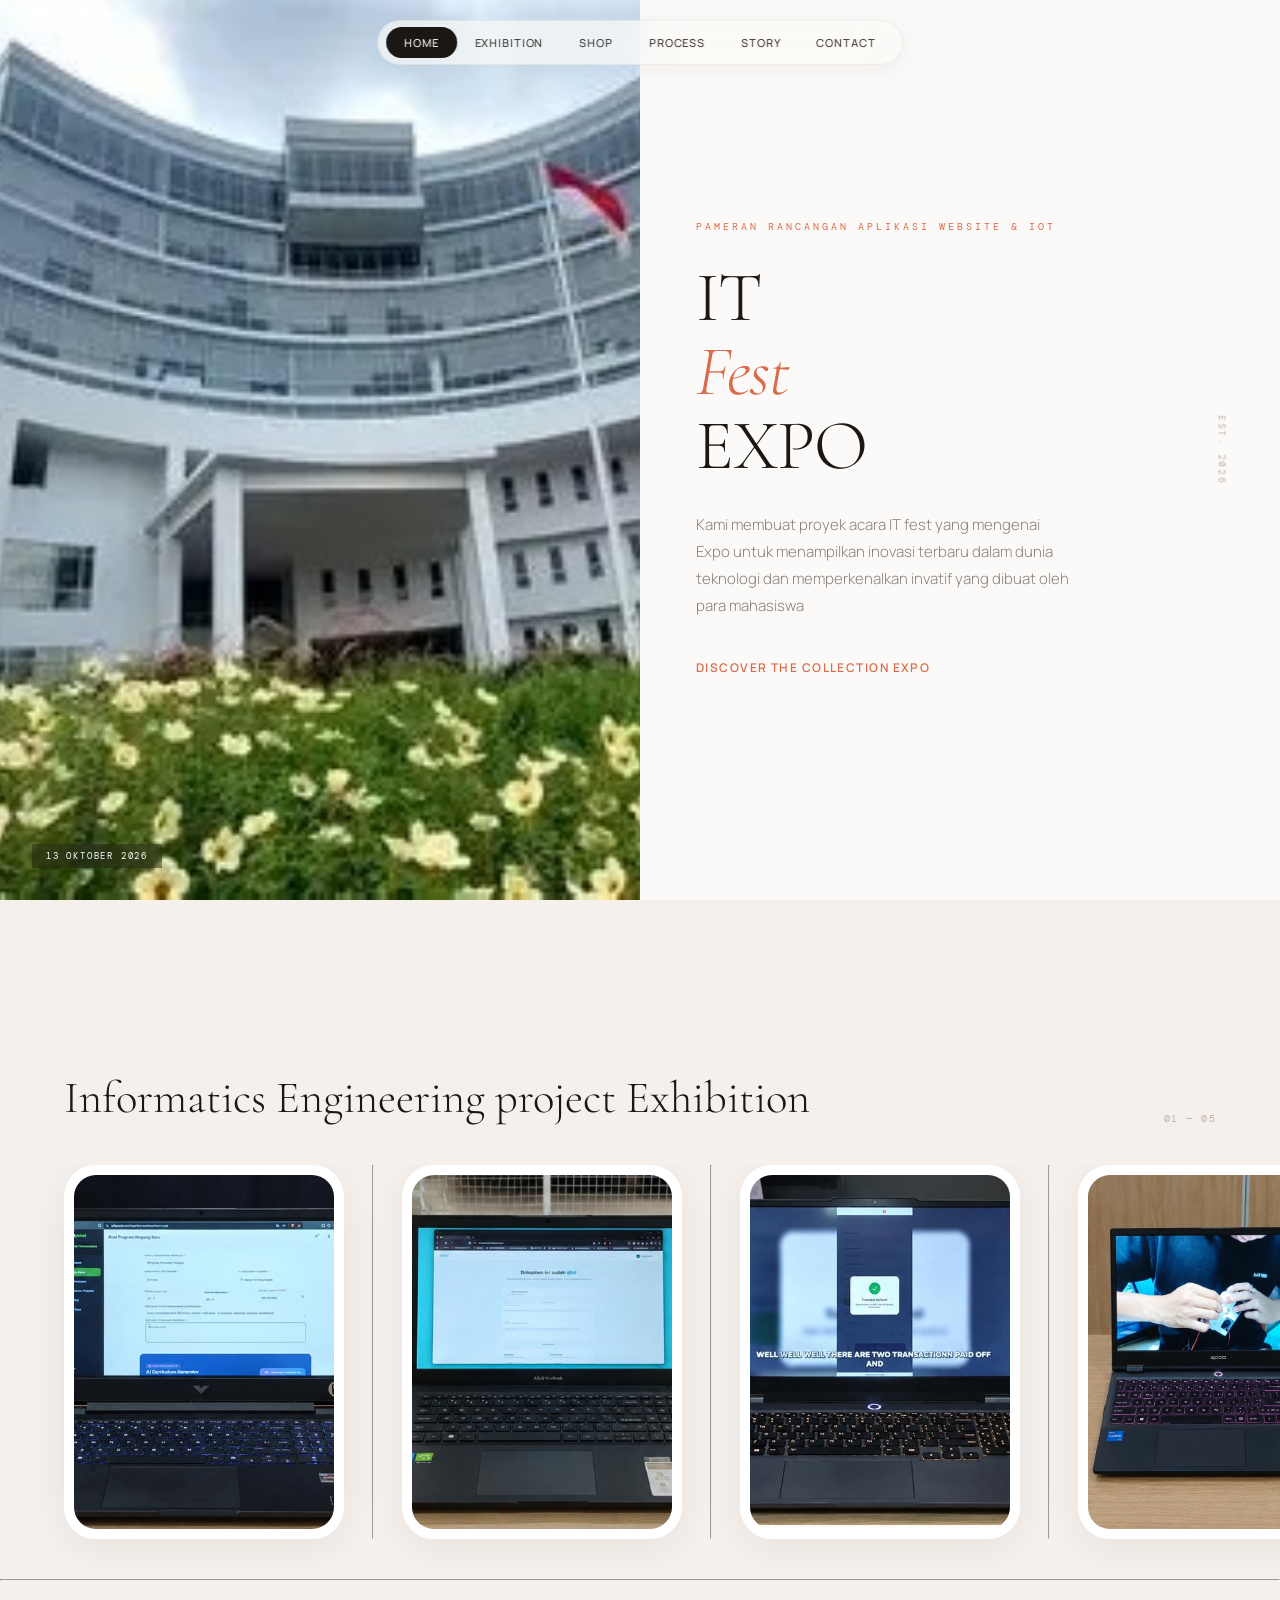
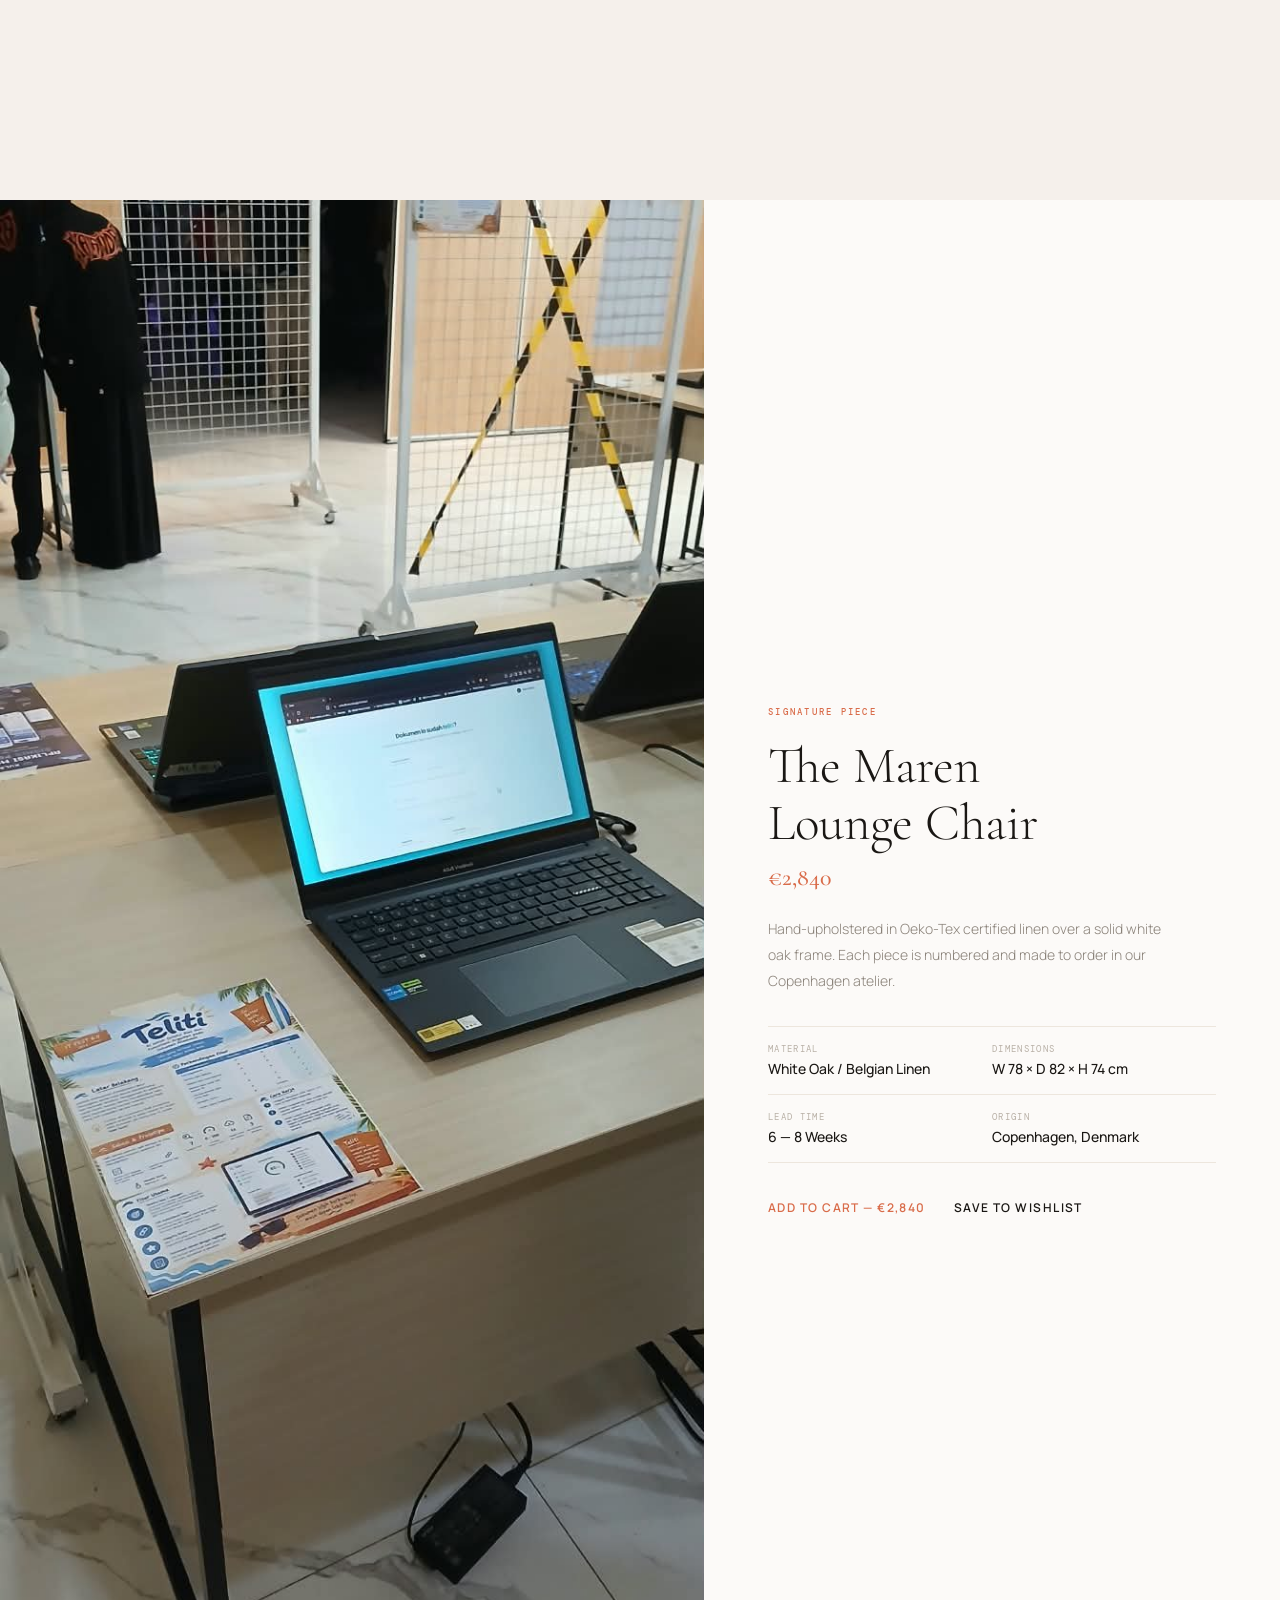
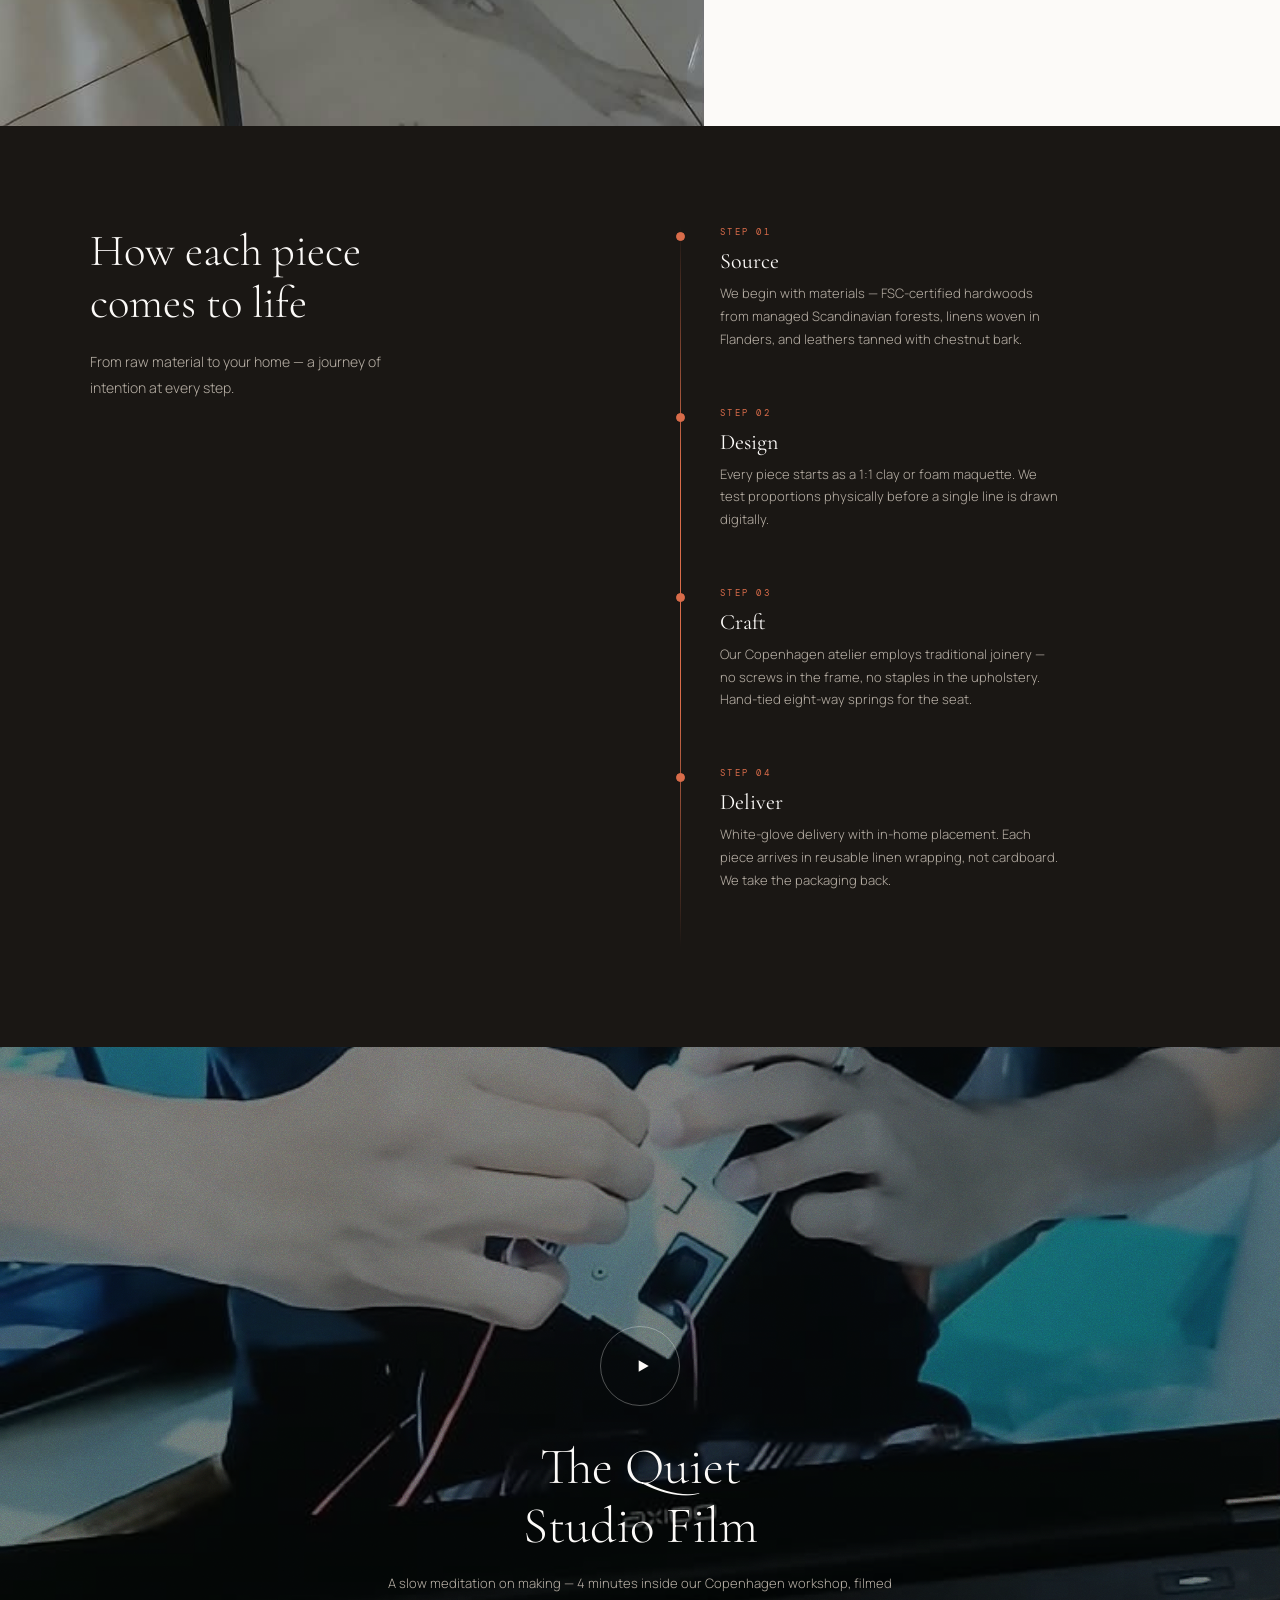
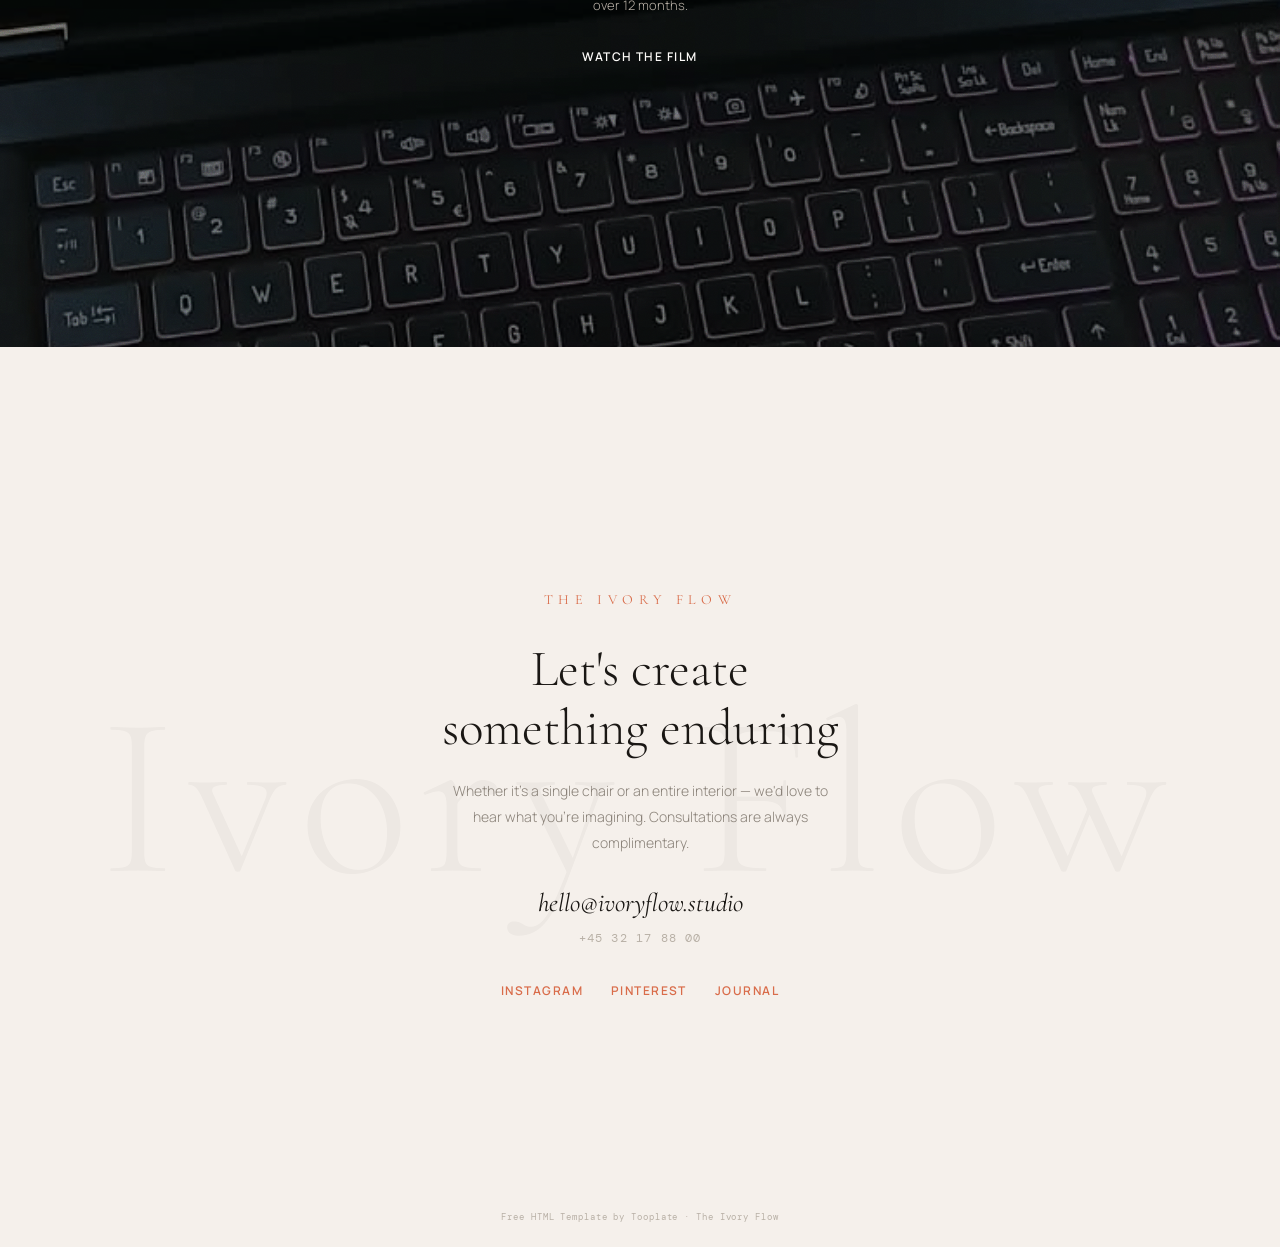
==== index.html @ 4e9c671c "Merge branch 'main' of https://github.com/arkanabdurrahman-max/tugas-web-pemograman-web" ====
<!DOCTYPE html>
<html lang="en">
<head>
<meta charset="UTF-8">
<meta name="viewport" content="width=device-width, initial-scale=1.0">
<title>Tugas Pemrograman Web</title>
<link rel="preconnect" href="https://fonts.googleapis.com">
<link href="https://fonts.googleapis.com/css2?family=Cormorant+Garamond:ital,wght@0,300;0,400;0,500;0,600;1,300;1,400;1,500&family=Manrope:wght@200;300;400;500;600&family=DM+Mono:wght@300;400;500&display=swap" rel="stylesheet">
<link rel="stylesheet" href="tooplate-ivory-style.css">

<style>
.lookbook-link { display: block; cursor: zoom-in; }

.lookbook-card { flex: 0 0 280px; width: 280px; }
.lookbook-card img { width: 100%; height: auto; min-height: 0; aspect-ratio: 3 / 4; object-fit: cover; }

.lookbook-card .deskripsi,
.lookbook-card p { display: none; }

.modal { display: none; position: fixed; inset: 0; z-index: 3000; align-items: center; justify-content: center; padding: 24px; }
.modal:target { display: flex; }
.modal-backdrop { position: absolute; inset: 0; background: rgba(26, 23, 20, 0.72); backdrop-filter: blur(6px); cursor: zoom-out; }
.modal-panel { position: relative; z-index: 1; display: grid; grid-template-columns: 0.9fr 1.1fr; width: min(980px, 100%); height: min(88vh, 720px); background: var(--oat); border-radius: 28px; overflow: hidden; box-shadow: 0 30px 80px rgba(0, 0, 0, 0.35); }
.modal-panel > img { width: 100%; height: 100%; object-fit: contain; background: var(--oat-mid); }
.modal-body { padding: 56px 44px 40px; overflow-y: auto; }
.modal-title { font-family: 'Cormorant Garamond', serif; font-size: 40px; font-weight: 300; margin-bottom: 16px; }
.modal-lead { font-size: 14px; font-weight: 300; line-height: 1.85; color: var(--ink-soft); }
.modal-close { position: absolute; top: 16px; right: 16px; z-index: 2; width: 40px; height: 40px; border-radius: 50%; background: var(--white); display: flex; align-items: center; justify-content: center; }

@media (max-width: 768px) {
  .lookbook-card { flex: 0 0 220px; width: 220px; }
  .lookbook-card img { height: auto; min-height: 0; }
  .modal-panel { grid-template-columns: 1fr; grid-template-rows: 34vh auto; height: auto; max-height: 92vh; overflow-y: auto; }
  .modal-body { padding: 28px 24px 32px; overflow: visible; }
}
</style>
</head>
<body>

<div class="est-label" aria-hidden="true">Est. 2026</div>

<nav class="pill-nav" aria-label="Main Navigation">
  <a href="#hero">Home</a>
  <a href="#lookbook">Exhibition</a>
  <a href="#product">Shop</a>
  <a href="#process">Process</a>
  <a href="#video">Story</a>
  <a href="#signature">Contact</a>
</nav>

<a href="#menu" class="hamburger" aria-label="Open Navigation"><span></span><span></span><span></span></a>
<nav class="mobile-nav" id="menu" aria-label="Mobile Navigation">
  <a href="#hero" class="hamburger open menu-close" aria-label="Close Navigation"><span></span><span></span><span></span></a>
  <a href="#hero">Home</a>
  <a href="#lookbook">Lookbook</a>
  <a href="#product">Shop</a>
  <a href="#process">Process</a>
  <a href="#video">Story</a>
  <a href="#signature">Contact</a>
</nav>

<main>

  <section class="canvas-section hero" id="hero">
    <div class="hero-image">
      <img src="paramadina.jpeg" loading="eager">
      <div class="hero-image-tag">13 Oktober 2026</div>
    </div>
    <div class="hero-content">
      <div class="hero-eyebrow">Pameran Rancangan Aplikasi Website &amp; Iot</div>
      <h1 class="hero-title">IT<br><em>Fest</em><br>EXPO</h1>
      <p class="hero-desc">Kami membuat proyek acara IT fest yang mengenai Expo untuk menampilkan inovasi terbaru dalam dunia teknologi dan memperkenalkan invatif yang dibuat oleh para mahasiswa</p>
      <div class="hero-cta">
        <a href="#lookbook" class="cta-link">Discover the Collection Expo</a>
      </div>
    </div>
  </section>

  <section class="canvas-section lookbook" id="lookbook">
    <div class="lookbook-header reveal">
      <h2 class="lookbook-title">Informatics Engineering project Exhibition</h2>
      <span class="lookbook-count">01 — 05</span>
    </div>
    <div class="lookbook-track">
      <div class="lookbook-card">
        <a href="#detail-1" class="lookbook-link"><img src="images/Jadi Petani.jpeg" loading="lazy"></a>
        <div class="deskripsi">
    <p style="font-family:Times New Roman">
      Jadipetani adalah platform digital berbasis website yang mendukung regenerasi petani Indonesia<br>
      dengan menghubungkan petani senior dan generasi muda. Fitur utamanya meliputi program magang, <br>
      job connector, kurikulum berbasis AI, dan komunitas. Model bisnisnya terdiri dari paket langganan<br>
      (50%), komisi layanan(30%), serta lisensi sekolah dan klinik (20%). Platform ini menggunakan React,<br>
      Tailwind CSS, Express.js, Prisma ORM, Postgresql, Gemini AI, dan midtrans untuk mendukung pertanian<br>
      yang lebih maju.
    </p>
  </div>
      </div>
      <hr>
      <div class="lookbook-card">
        <a href="#detail-2" class="lookbook-link"><img src="images/Teliti.jpeg" alt="Laptop menampilkan demo aplikasi JadiPetani" loading="lazy"></a>
        <div>
          <p style="font-family:Times New Roman">
            Teliti adalah platform web berbasis AI untuk deteksi bias (7 kategori) dan konsistensi argumen <br>
      dokumen akademik melalui fitur laporan lengkap, Integrity Score (0-100), dan document viewer dengan <br>
      highlight. Model bisnisnya menyediakan akses gratis penuh untuk mahasiswa guna memberikan keunggulan <br>
      kompetitif dibanding platform lain. Teknologi utamanya didukung oleh Gemini AI untuk menjalankan dua analisis<br>
      paralel secara instan dan akurat.
          </p>
        </div>
      </div>
      <hr>
      <div class="lookbook-card">
        <a href="#detail-3" class="lookbook-link"><img src="images/Aplikasi Menejemen Bisnis Perikanan.jpeg"  loading="lazy"></a>
        <p style="font-family:Times New Roman">
          Kulakan adalah aplikasi manajemen bisnis perikanan yang memudahkan pengguna mengelola transaksi,stok,<br>
          dan penjualan hasil laut dalam satu platform. Fitur utamanya meliputi dashboard interaktif, pengelolaan <br>
          stok dan inventaris, pencatatan transaksi, peta lokasi nelayan dan pasar, serta laporan dan analisis berbasis AI.<br> 
          Kulakukan membantu pelaku usaha perikanan memantau keuagan, mengelola persediaan, dan meningkatkan<br> efisiensi bisnis secara digital. <br>
        </p>
      </div>
      <hr>
      <div class="lookbook-card">
        <a href="#detail-4" class="lookbook-link"><img src="images/Titip.jpeg" alt="Poster ParamaFlood Monitor — peringatan dini banjir berbasis IoT" loading="lazy"></a>
      </div>
      <hr>
      <div class="lookbook-card">
        <a href="#detail-5" class="lookbook-link"><img src="images/ivory-flow-15.jpg" alt="Laptop memutar video demo panel surya dan baterai" loading="lazy"></a>
      </div>
      </div>
      <hr>
    <div class="lookbook-footer reveal">
    </div>
  </section>

  <!-- SECTION 3: PRODUCT DETAIL -->
  <section class="canvas-section product" id="product">
    <div class="product-image-zone">
      <img src="images/ivory-flow-51.jpg" alt="Meja pameran Teliti dengan laptop demo dan poster" loading="lazy">
      <a href="#product" class="buy-circle"><span>Add to Cart</span></a>
    </div>
    <div class="product-info">
      <div class="product-badge reveal">Signature Piece</div>
      <h2 class="product-name reveal">The Maren<br>Lounge Chair</h2>
      <div class="product-price reveal">€2,840</div>
      <p class="product-desc reveal">Hand-upholstered in Oeko-Tex certified linen over a solid white oak frame. Each piece is numbered and made to order in our Copenhagen atelier.</p>
      <dl class="product-specs reveal">
        <div class="product-spec">
          <dt>Material</dt>
          <dd>White Oak / Belgian Linen</dd>
        </div>
        <div class="product-spec">
          <dt>Dimensions</dt>
          <dd>W 78 × D 82 × H 74 cm</dd>
        </div>
        <div class="product-spec">
          <dt>Lead Time</dt>
          <dd>6 — 8 Weeks</dd>
        </div>
        <div class="product-spec">
          <dt>Origin</dt>
          <dd>Copenhagen, Denmark</dd>
        </div>
      </dl>
      <div class="product-actions reveal">
        <a href="#" class="cta-link">Add to Cart — €2,840</a>
        <a href="#" class="cta-link cta-link--dark">Save to Wishlist</a>
      </div>
    </div>
  </section>

  <section class="canvas-section process" id="process">
    <div class="process-inner">
      <div class="process-left">
        <h2 class="process-title reveal">How each piece<br>comes to life</h2>
        <p class="process-subtitle reveal">From raw material to your home — a journey of intention at every step.</p>
      </div>
      <div class="timeline">
        <div class="timeline-item">
          <div class="timeline-step">Step 01</div>
          <h3 class="timeline-heading">Source</h3>
          <p class="timeline-text">We begin with materials — FSC-certified hardwoods from managed Scandinavian forests, linens woven in Flanders, and leathers tanned with chestnut bark.</p>
        </div>
        <div class="timeline-item">
          <div class="timeline-step">Step 02</div>
          <h3 class="timeline-heading">Design</h3>
          <p class="timeline-text">Every piece starts as a 1:1 clay or foam maquette. We test proportions physically before a single line is drawn digitally.</p>
        </div>
        <div class="timeline-item">
          <div class="timeline-step">Step 03</div>
          <h3 class="timeline-heading">Craft</h3>
          <p class="timeline-text">Our Copenhagen atelier employs traditional joinery — no screws in the frame, no staples in the upholstery. Hand-tied eight-way springs for the seat.</p>
        </div>
        <div class="timeline-item">
          <div class="timeline-step">Step 04</div>
          <h3 class="timeline-heading">Deliver</h3>
          <p class="timeline-text">White-glove delivery with in-home placement. Each piece arrives in reusable linen wrapping, not cardboard. We take the packaging back.</p>
        </div>
      </div>
    </div>
  </section>

  <section class="canvas-section video-fragment" id="video">
    <div class="video-bg">
      <img src="images/ivory-flow-61.jpg" alt="Laptop memutar video perakitan perangkat elektronik" loading="lazy">
    </div>
    <div class="grain-overlay"></div>
    <div class="video-content reveal">
      <div class="video-play">
        <svg viewBox="0 0 24 24"><polygon points="8,5 20,12 8,19"/></svg>
      </div>
      <h2 class="video-title">The Quiet<br>Studio Film</h2>
      <p class="video-caption">A slow meditation on making — 4 minutes inside our Copenhagen workshop, filmed over 12 months.</p>
      <a href="#" class="cta-link cta-link--light">Watch the Film</a>
    </div>
  </section>

  <section class="canvas-section signature" id="signature">
    <div class="signature-bg-logo" aria-hidden="true">Ivory Flow</div>
    <div class="signature-content reveal">
      <div class="signature-mark">The Ivory Flow</div>
      <h2 class="signature-heading">Let's create<br>something enduring</h2>
      <p class="signature-text">Whether it's a single chair or an entire interior — we'd love to hear what you're imagining. Consultations are always complimentary.</p>
      <a href="mailto:hello@ivoryflow.studio" class="signature-email">hello@ivoryflow.studio</a>
      <div class="signature-phone">+45 32 17 88 00</div>
      <div class="signature-links">
        <a href="#" class="cta-link">Instagram</a>
        <a href="#" class="cta-link">Pinterest</a>
        <a href="#" class="cta-link">Journal</a>
      </div>
    </div>
    <div class="signature-footer">
      <a href="https://www.tooplate.com" target="_blank" rel="nofollow">Free HTML Template</a> by Tooplate &middot; The Ivory Flow
    </div>
  </section>
</main>

<div class="modal" id="detail-1">
  <a href="#lookbook" class="modal-backdrop" aria-label="Tutup"></a>
  <div class="modal-panel">
    <img src="images/Jadi Petani.jpeg" alt="JadiPetani">
    <div class="modal-body">
      <h3 class="modal-title">JadiPetani</h3>
      <p class="modal-lead">Jadipetani adalah platform digital berbasis website yang mendukung regenerasi petani Indonesia dengan menghubungkan petani senior dan generasi muda. Fitur utamanya meliputi program magang, job connector, kurikulum berbasis AI, dan komunitas. Model bisnisnya terdiri dari paket langganan (50%), komisi layanan (30%), serta lisensi sekolah dan klinik (20%). Platform ini menggunakan React, Tailwind CSS, Express.js, Prisma ORM, PostgreSQL, Gemini AI, dan Midtrans untuk mendukung pertanian yang lebih maju.</p>
    </div>
    <a href="#lookbook" class="modal-close" aria-label="Tutup">&#10005;</a>
  </div>
</div>

<div class="modal" id="detail-2">
  <a href="#lookbook" class="modal-backdrop" aria-label="Tutup"></a>
  <div class="modal-panel">
    <img src="images/Teliti.jpeg" alt="Teliti">
    <div class="modal-body">
      <h3 class="modal-title">Teliti</h3>
      <p class="modal-lead">Teliti adalah platform web berbasis AI untuk deteksi bias (7 kategori) dan konsistensi argumen dokumen akademik melalui fitur laporan lengkap, Integrity Score (0-100), dan document viewer dengan highlight. Model bisnisnya menyediakan akses gratis penuh untuk mahasiswa guna memberikan keunggulan kompetitif dibanding platform lain. Teknologi utamanya didukung oleh Gemini AI untuk menjalankan dua analisis paralel secara instan dan akurat.</p>
    </div>
    <a href="#lookbook" class="modal-close" aria-label="Tutup">&#10005;</a>
  </div>
</div>

<div class="modal" id="detail-3">
  <a href="#lookbook" class="modal-backdrop" aria-label="Tutup"></a>
  <div class="modal-panel">
    <img src="images/Aplikasi Menejemen Bisnis Perikanan.jpeg" alt="Kulakan">
    <div class="modal-body">
      <h3 class="modal-title">Aplikasi Menejemen Bisnis Perikanan</h3>
      <p class="modal-lead">Kulakan adalah aplikasi manajemen bisnis perikanan yang memudahkan pengguna mengelola transaksi, stok, dan penjualan hasil laut dalam satu platform. Fitur utamanya meliputi dashboard interaktif, pengelolaan stok dan inventaris, pencatatan transaksi, peta lokasi nelayan dan pasar, serta laporan dan analisis berbasis AI. Kulakan membantu pelaku usaha perikanan memantau keuangan, mengelola persediaan, dan meningkatkan efisiensi bisnis secara digital.</p>
    </div>
    <a href="#lookbook" class="modal-close" aria-label="Tutup">&#10005;</a>
  </div>
</div>

<div class="modal" id="detail-4">
  <a href="#lookbook" class="modal-backdrop" aria-label="Tutup"></a>
  <div class="modal-panel">
    <img src="images/Titip.jpeg" alt="Titip">
    <div class="modal-body">
      <h3 class="modal-title">Titip</h3>
      <p class="modal-lead">Titip adalah sistem cold staroge pintar berbasis AI dan IOT yang membantu menjaga kesegaran produk<br>
          pangan di pasar tradisional. Sistem ini dilengkapi sensor suhu kelembapan, dan gas untuk memantau<br>
          kondisi penyimpanan secara real-time, serta AI untuk memprediksi masa layak jual produk. Fitur utamanya <br>
          meliputi pemantauan melalui dashbord PWA, penyewaan loker pendingin, akses otomatis menggukana QR code,<br>
          dan pembayaran digital terintegrasi QRIS.</p>
    </div>
    <a href="#lookbook" class="modal-close" aria-label="Tutup">&#10005;</a>
  </div>
</div>

<div class="modal" id="detail-5">
  <a href="#lookbook" class="modal-backdrop" aria-label="Tutup"></a>
  <div class="modal-panel">
    <img src="images/ivory-flow-15.jpg" alt="Demo Video">
    <div class="modal-body">
      <h3 class="modal-title">Demo Video</h3>
      <p class="modal-lead">[Isi penjelasan di sini]</p>
    </div>
    <a href="#lookbook" class="modal-close" aria-label="Tutup">&#10005;</a>
  </div>
</div>

</body>
</html>
---- tooplate-ivory-style.css ----
@charset "utf-8";
/* Tooplate 2166 Ivory Flow — https://www.tooplate.com/view/2166-ivory-flow
   Versi CSS-only (tanpa JavaScript) */

/* ═══ RESET & VARIABLES ═══ */
*, *::before, *::after { margin: 0; padding: 0; box-sizing: border-box; }

:root {
  --oat: #FCFAF8;
  --oat-mid: #F5F0EB;
  --oat-deep: #EDE6DD;
  --terra: #D96C4A;
  --ink: #1A1714;
  --ink-soft: #3D3832;
  --ink-muted: #8A8279;
  --ink-faint: #B8B0A6;
  --white: #FFFFFF;
  --ease-soft: cubic-bezier(0.23, 1, 0.32, 1);
}

html { scroll-behavior: smooth; overflow-x: hidden; }

body {
  font-family: 'Manrope', sans-serif;
  background: var(--oat);
  color: var(--ink);
  -webkit-font-smoothing: antialiased;
  overflow-x: hidden;
}

a { color: inherit; text-decoration: none; }
img { display: block; max-width: 100%; height: auto; }

/* ═══ FLOATING PILL NAV ═══ */
.pill-nav {
  position: fixed;
  top: 20px;
  left: 50%;
  transform: translateX(-50%);
  z-index: 1000;
  display: flex;
  align-items: center;
  background: rgba(252, 250, 248, 0.65);
  backdrop-filter: blur(20px);
  -webkit-backdrop-filter: blur(20px);
  border: 1px solid rgba(26, 23, 20, 0.06);
  border-radius: 999px;
  padding: 6px 8px;
  box-shadow: 0 4px 24px rgba(26, 23, 20, 0.06);
}

.pill-nav a {
  font-size: 11px;
  font-weight: 500;
  letter-spacing: 0.08em;
  text-transform: uppercase;
  color: var(--ink-soft);
  padding: 8px 18px;
  border-radius: 999px;
  transition: color 0.5s var(--ease-soft), background 0.5s var(--ease-soft);
  white-space: nowrap;
}

.pill-nav a:hover { color: var(--ink); }

/* Menu aktif (CSS-only): Home aktif secara default,
   lalu berpindah mengikuti link yang diklik (:target) */
.pill-nav a[href="#hero"] { background: var(--ink); color: var(--oat); }
body:has(main :target) .pill-nav a[href="#hero"] { background: transparent; color: var(--ink-soft); }
body:has(#hero:target) .pill-nav a[href="#hero"],
body:has(#lookbook:target) .pill-nav a[href="#lookbook"],
body:has(#product:target) .pill-nav a[href="#product"],
body:has(#process:target) .pill-nav a[href="#process"],
body:has(#video:target) .pill-nav a[href="#video"],
body:has(#signature:target) .pill-nav a[href="#signature"] {
  background: var(--ink);
  color: var(--oat);
}

/* ═══ EST. 2026 DECORATOR ═══ */
.est-label {
  position: fixed;
  right: 24px;
  top: 50%;
  transform: translateY(-50%) rotate(90deg);
  font-family: 'DM Mono', monospace;
  font-size: 9px;
  letter-spacing: 0.3em;
  text-transform: uppercase;
  color: var(--ink-faint);
  z-index: 900;
  pointer-events: none;
  white-space: nowrap;
}

/* ═══ EXPANDING UNDERLINE CTA ═══ */
.cta-link {
  display: inline-block;
  font-size: 12px;
  font-weight: 600;
  letter-spacing: 0.12em;
  text-transform: uppercase;
  color: var(--terra);
  position: relative;
  padding-bottom: 4px;
  cursor: pointer;
}

.cta-link::after {
  content: '';
  position: absolute;
  bottom: 0;
  left: 50%;
  width: 0;
  height: 1.5px;
  background: var(--terra);
  transition: width 0.7s var(--ease-soft), left 0.7s var(--ease-soft);
}

.cta-link:hover::after { width: 100%; left: 0; }

.cta-link--dark { color: var(--ink); }
.cta-link--dark::after { background: var(--ink); }
.cta-link--light { color: var(--oat); }
.cta-link--light::after { background: var(--oat); }

/* ═══ STICKY SECTION ARCHITECTURE ═══ */
.canvas-section {
  position: sticky;
  top: 0;
  min-height: 100vh;
  overflow: hidden;
}

.canvas-section:nth-child(1) { z-index: 1; }
.canvas-section:nth-child(2) { z-index: 2; }
.canvas-section:nth-child(3) { z-index: 3; }
.canvas-section:nth-child(4) { z-index: 4; }
.canvas-section:nth-child(5) { z-index: 5; }
.canvas-section:nth-child(6) { z-index: 6; }

/* ═══ SECTION 1: HERO ═══ */
.hero {
  background: var(--oat);
  display: grid;
  grid-template-columns: 1fr 1fr;
}

.hero-image { position: relative; overflow: hidden; }
.hero-image img { width: 100%; height: 100%; object-fit: cover; }

.hero-image-tag {
  position: absolute;
  bottom: 32px;
  left: 32px;
  font-family: 'DM Mono', monospace;
  font-size: 9px;
  letter-spacing: 0.2em;
  text-transform: uppercase;
  color: var(--white);
  background: rgba(26, 23, 20, 0.35);
  backdrop-filter: blur(8px);
  padding: 6px 14px;
}

.hero-content {
  display: flex;
  flex-direction: column;
  justify-content: center;
  padding: 80px 64px 80px 56px;
}

.hero-eyebrow {
  font-family: 'DM Mono', monospace;
  font-size: 10px;
  letter-spacing: 0.3em;
  text-transform: uppercase;
  color: var(--terra);
  margin-bottom: 28px;
  opacity: 0;
  animation: fadeUp 0.9s var(--ease-soft) 0.3s forwards;
}

.hero-title {
  font-family: 'Cormorant Garamond', serif;
  font-size: clamp(42px, 5.5vw, 88px);
  font-weight: 300;
  line-height: 1.05;
  letter-spacing: -0.02em;
  margin-bottom: 28px;
  opacity: 0;
  animation: fadeUp 1s var(--ease-soft) 0.5s forwards;
}

.hero-title em { font-style: italic; color: var(--terra); }

.hero-desc {
  font-size: 15px;
  font-weight: 300;
  line-height: 1.8;
  color: var(--ink-muted);
  max-width: 380px;
  margin-bottom: 36px;
  opacity: 0;
  animation: fadeUp 0.9s var(--ease-soft) 0.7s forwards;
}

.hero-cta { opacity: 0; animation: fadeUp 0.9s var(--ease-soft) 0.9s forwards; }

@keyframes fadeUp {
  from { opacity: 0; transform: translateY(20px); }
  to { opacity: 1; transform: translateY(0); }
}

/* ═══ SECTION 2: LOOKBOOK (scroll-snap horizontal, tanpa JS) ═══ */
.lookbook {
  background: var(--oat-mid);
  display: flex;
  flex-direction: column;
  justify-content: center;
  padding: 60px 0;
}

.lookbook-header {
  display: flex;
  justify-content: space-between;
  align-items: flex-end;
  padding: 0 64px;
  margin-bottom: 40px;
}

.lookbook-title {
  font-family: 'Cormorant Garamond', serif;
  font-size: clamp(28px, 3.5vw, 48px);
  font-weight: 300;
}

.lookbook-count {
  font-family: 'DM Mono', monospace;
  font-size: 10px;
  color: var(--ink-faint);
  letter-spacing: 0.15em;
}

.lookbook-track {
  display: flex;
  gap: 28px;
  padding: 0 64px 40px;
  overflow-x: auto;
  scroll-snap-type: x proximity;
  scroll-padding: 0 64px;
  -webkit-overflow-scrolling: touch;
  scrollbar-width: thin;
  scrollbar-color: var(--ink-faint) transparent;
}

.lookbook-card { flex: 0 0 auto; position: relative; scroll-snap-align: start; }

.lookbook-card img {
  border-radius: 32px;
  border: 10px solid var(--white);
  box-shadow: 0 8px 40px rgba(26, 23, 20, 0.06);
  width: 280px;
  height: 55vh;
  min-height: 350px;
  width: auto;
  object-fit: cover;
  transition: transform 1s var(--ease-soft), box-shadow 0.8s var(--ease-soft);
}

.lookbook-card:hover img {
  transform: translateY(-4px);
  box-shadow: 0 16px 56px rgba(26, 23, 20, 0.1);
}

.lookbook-card-label {
  position: absolute;
  bottom: -28px;
  left: 10px;
  font-family: 'DM Mono', monospace;
  font-size: 9px;
  letter-spacing: 0.15em;
  text-transform: uppercase;
  color: var(--ink-faint);
}

.lookbook-footer {
  display: flex;
  justify-content: space-between;
  align-items: center;
  margin-top: 48px;
  padding: 0 64px;
}

.lookbook-hint {
  font-family: 'DM Mono', monospace;
  font-size: 10px;
  letter-spacing: 0.15em;
  text-transform: uppercase;
  color: var(--ink-faint);
}

/* ═══ SECTION 3: PRODUCT ═══ */
.product {
  background: var(--oat);
  display: grid;
  grid-template-columns: 1.1fr 0.9fr;
  align-items: center;
}

.product-image-zone { position: relative; height: 100%; overflow: hidden; }
.product-image-zone img { width: 100%; height: 100%; object-fit: cover; }

/* Lingkaran "Add to Cart" muncul saat hover (CSS-only, posisi tetap di tengah) */
.buy-circle {
  position: absolute;
  top: 50%;
  left: 50%;
  width: 120px;
  height: 120px;
  border-radius: 50%;
  background: var(--terra);
  display: flex;
  align-items: center;
  justify-content: center;
  opacity: 0;
  transform: translate(-50%, -50%) scale(0.4);
  pointer-events: none;
  transition: opacity 0.5s var(--ease-soft), transform 0.5s var(--ease-soft);
}

.product-image-zone:hover .buy-circle {
  opacity: 1;
  transform: translate(-50%, -50%) scale(1);
  pointer-events: auto;
}

.buy-circle span {
  font-size: 10px;
  font-weight: 600;
  letter-spacing: 0.15em;
  text-transform: uppercase;
  color: var(--white);
}

.product-info { padding: 80px 64px; display: flex; flex-direction: column; justify-content: center; }

.product-badge {
  font-family: 'DM Mono', monospace;
  font-size: 9px;
  font-weight: 500;
  letter-spacing: 0.25em;
  text-transform: uppercase;
  color: var(--terra);
  margin-bottom: 20px;
}

.product-name {
  font-family: 'Cormorant Garamond', serif;
  font-size: clamp(32px, 4vw, 56px);
  font-weight: 300;
  line-height: 1.1;
  margin-bottom: 12px;
}

.product-price {
  font-family: 'Cormorant Garamond', serif;
  font-size: 24px;
  font-weight: 500;
  color: var(--terra);
  margin-bottom: 24px;
}

.product-desc {
  font-size: 14px;
  font-weight: 300;
  line-height: 1.85;
  color: var(--ink-muted);
  max-width: 400px;
  margin-bottom: 32px;
}

.product-specs { display: flex; flex-wrap: wrap; margin-bottom: 36px; border-top: 1px solid var(--oat-deep); }
.product-spec { flex: 1 1 50%; padding: 16px 0; border-bottom: 1px solid var(--oat-deep); }

.product-spec dt {
  font-family: 'DM Mono', monospace;
  font-size: 9px;
  letter-spacing: 0.15em;
  text-transform: uppercase;
  color: var(--ink-faint);
  margin-bottom: 4px;
}

.product-spec dd { font-size: 14px; font-weight: 500; }
.product-actions { display: flex; gap: 28px; align-items: center; }

/* ═══ SECTION 4: PROCESS ═══ */
.process {
  background: var(--ink);
  color: var(--oat);
  display: flex;
  align-items: center;
  padding: 100px 64px;
}

.process-inner {
  display: grid;
  grid-template-columns: 1fr 1fr;
  gap: 80px;
  width: 100%;
  max-width: 1100px;
  margin: 0 auto;
}

.process-title {
  font-family: 'Cormorant Garamond', serif;
  font-size: clamp(28px, 3.5vw, 48px);
  font-weight: 300;
  line-height: 1.15;
  margin-bottom: 20px;
}

.process-subtitle { font-size: 14px; font-weight: 300; color: var(--ink-faint); line-height: 1.8; max-width: 340px; }

.timeline { position: relative; padding-left: 40px; }

.timeline::before {
  content: '';
  position: absolute;
  top: 0;
  left: 0;
  width: 1px;
  height: 100%;
  background: linear-gradient(180deg, transparent, var(--terra), var(--terra), transparent);
}

.timeline-item { position: relative; padding: 0 0 56px 0; }

.timeline-item::before {
  content: '';
  position: absolute;
  left: -44px;
  top: 6px;
  width: 9px;
  height: 9px;
  border-radius: 50%;
  border: 1.5px solid var(--terra);
  background: var(--terra);
}

.timeline-step {
  font-family: 'DM Mono', monospace;
  font-size: 9px;
  letter-spacing: 0.25em;
  text-transform: uppercase;
  color: var(--terra);
  margin-bottom: 10px;
}

.timeline-heading { font-family: 'Cormorant Garamond', serif; font-size: 22px; font-weight: 400; margin-bottom: 8px; color: var(--oat); }
.timeline-text { font-size: 13px; font-weight: 300; line-height: 1.75; color: var(--ink-faint); max-width: 340px; }

/* ═══ SECTION 5: VIDEO FRAGMENT ═══ */
.video-fragment {
  background: var(--ink);
  position: relative;
  display: flex;
  align-items: center;
  justify-content: center;
}

.video-bg { position: absolute; inset: 0; }
.video-bg img { width: 100%; height: 100%; object-fit: cover; filter: brightness(0.45) saturate(0.8); }

.grain-overlay {
  position: absolute;
  inset: 0;
  z-index: 2;
  pointer-events: none;
  opacity: 0.4;
  background-image: url("data:image/svg+xml,%3Csvg viewBox='0 0 256 256' xmlns='http://www.w3.org/2000/svg'%3E%3Cfilter id='noise'%3E%3CfeTurbulence type='fractalNoise' baseFrequency='0.9' numOctaves='4' stitchTiles='stitch'/%3E%3C/filter%3E%3Crect width='100%25' height='100%25' filter='url(%23noise)' opacity='1'/%3E%3C/svg%3E");
  background-repeat: repeat;
  background-size: 180px;
  mix-blend-mode: overlay;
}

.video-content { position: relative; z-index: 3; text-align: center; max-width: 600px; padding: 40px; }

.video-play {
  width: 80px;
  height: 80px;
  border: 1px solid rgba(252, 250, 248, 0.3);
  border-radius: 50%;
  display: flex;
  align-items: center;
  justify-content: center;
  margin: 0 auto 32px;
  cursor: pointer;
  transition: border-color 0.6s var(--ease-soft), transform 0.6s var(--ease-soft);
}

.video-play:hover { border-color: var(--oat); transform: scale(1.1); }
.video-play svg { width: 20px; height: 20px; fill: var(--oat); margin-left: 3px; }

.video-title {
  font-family: 'Cormorant Garamond', serif;
  font-size: clamp(28px, 4vw, 52px);
  font-weight: 300;
  color: var(--oat);
  line-height: 1.15;
  margin-bottom: 16px;
}

.video-caption { font-size: 13px; font-weight: 300; color: var(--ink-faint); line-height: 1.7; margin-bottom: 28px; }

/* ═══ SECTION 6: SIGNATURE ═══ */
.signature {
  background: var(--oat-mid);
  display: flex;
  align-items: center;
  justify-content: center;
  position: relative;
}

.signature-bg-logo {
  position: absolute;
  top: 50%;
  left: 50%;
  transform: translate(-50%, -50%);
  font-family: 'Cormorant Garamond', serif;
  font-size: clamp(120px, 18vw, 280px);
  font-weight: 300;
  color: rgba(26, 23, 20, 0.035);
  white-space: nowrap;
  pointer-events: none;
  user-select: none;
  letter-spacing: 0.05em;
}

.signature-content { position: relative; z-index: 2; text-align: center; max-width: 480px; padding: 40px; }

.signature-mark {
  font-family: 'Cormorant Garamond', serif;
  font-size: 14px;
  letter-spacing: 0.4em;
  text-transform: uppercase;
  color: var(--terra);
  margin-bottom: 32px;
}

.signature-heading {
  font-family: 'Cormorant Garamond', serif;
  font-size: clamp(32px, 4vw, 56px);
  font-weight: 300;
  line-height: 1.15;
  margin-bottom: 20px;
}

.signature-text { font-size: 14px; font-weight: 300; line-height: 1.85; color: var(--ink-muted); margin-bottom: 32px; }

.signature-email {
  display: inline-block;
  font-family: 'Cormorant Garamond', serif;
  font-size: clamp(18px, 2vw, 26px);
  font-style: italic;
  margin-bottom: 12px;
  transition: color 0.5s var(--ease-soft);
}

.signature-email:hover { color: var(--terra); }

.signature-phone { font-family: 'DM Mono', monospace; font-size: 12px; letter-spacing: 0.1em; color: var(--ink-faint); margin-bottom: 36px; }
.signature-links { display: flex; gap: 28px; justify-content: center; }

.signature-footer {
  position: absolute;
  bottom: 24px;
  left: 0;
  right: 0;
  text-align: center;
  font-family: 'DM Mono', monospace;
  font-size: 9px;
  color: var(--ink-faint);
  letter-spacing: 0.1em;
}

.signature-footer a { transition: color 0.4s; }
.signature-footer a:hover { color: var(--terra); }

/* ═══ SCROLL REVEAL (CSS scroll-driven animation) ═══
   Default: konten langsung terlihat. Browser modern (Chrome/Edge/Safari 26+)
   akan memberi efek fade-in saat di-scroll. */
@keyframes revealIn {
  from { opacity: 0; transform: translateY(24px); }
  to { opacity: 1; transform: translateY(0); }
}

@keyframes timelineIn {
  from { opacity: 0.2; transform: translateY(12px); }
  to { opacity: 1; transform: translateY(0); }
}

@supports (animation-timeline: view()) {
  .reveal {
    animation: revealIn linear both;
    animation-timeline: view();
    animation-range: entry 0% entry 60%;
  }
  .timeline-item {
    animation: timelineIn linear both;
    animation-timeline: view();
    animation-range: entry 10% entry 70%;
  }
}

/* ═══ HAMBURGER & MOBILE NAV (CSS-only via :target) ═══ */
.hamburger {
  display: none;
  position: fixed;
  top: 20px;
  right: 20px;
  z-index: 2000;
  width: 44px;
  height: 44px;
  background: rgba(252, 250, 248, 0.7);
  backdrop-filter: blur(12px);
  border: 1px solid rgba(26, 23, 20, 0.06);
  border-radius: 50%;
  flex-direction: column;
  align-items: center;
  justify-content: center;
  gap: 5px;
}

.hamburger span { display: block; width: 16px; height: 1.5px; background: var(--ink); }
.hamburger.open span:nth-child(1) { transform: rotate(45deg) translate(3px, 4px); }
.hamburger.open span:nth-child(2) { opacity: 0; }
.hamburger.open span:nth-child(3) { transform: rotate(-45deg) translate(3px, -4px); }

.mobile-nav {
  display: none;
  position: fixed;
  inset: 0;
  background: rgba(252, 250, 248, 0.97);
  backdrop-filter: blur(20px);
  z-index: 1500;
  flex-direction: column;
  align-items: center;
  justify-content: center;
  gap: 28px;
  padding: 80px 40px;
  overflow-y: auto;
}

.mobile-nav:target { display: flex; }

.mobile-nav a:not(.hamburger) {
  font-family: 'Cormorant Garamond', serif;
  font-size: 28px;
  font-weight: 300;
  transition: color 0.4s;
}

.mobile-nav a:not(.hamburger):hover { color: var(--terra); }

/* ═══ REDUCED MOTION ═══ */
@media (prefers-reduced-motion: reduce) {
  *, *::before, *::after { animation-duration: 0.01ms !important; transition-duration: 0.01ms !important; }
  .reveal, .timeline-item { animation: none !important; opacity: 1; transform: none; }
}

/* ═══ RESPONSIVE ═══ */
@media (max-width: 1024px) {
  .hero { grid-template-columns: 1fr; }
  .hero-image { height: 50vh; }
  .hero-content { padding: 48px 40px; }

  .product { grid-template-columns: 1fr; }
  .product-image-zone { height: 50vh; }
  .product-info { padding: 48px 40px; }

  .process { padding: 80px 40px; }
  .process-inner { grid-template-columns: 1fr; gap: 48px; }

  .lookbook-header { padding: 0 40px; }
  .lookbook-track { padding: 0 40px 40px; scroll-padding: 0 40px; }
  .lookbook-footer { padding: 0 40px; }
}

@media (max-width: 768px) {
  .pill-nav { display: none; }
  .hamburger { display: flex; }
  .est-label { display: none; }
  body:has(#menu:target) > .hamburger:not(.menu-close) { display: none; }
  body:has(#menu:target) { overflow: hidden; }

  .canvas-section { position: relative; top: auto; }

  .hero-image { height: 45vh; min-height: 280px; }
  .hero-content { padding: 36px 24px 48px; }

  .lookbook { padding: 48px 0; }
  .lookbook-header { padding: 0 24px; margin-bottom: 28px; }
  .lookbook-track { padding: 0 24px 36px; gap: 16px; scroll-padding: 0 24px; }
  .lookbook-card img { width: 220px; height: 45vh; min-height: 260px; border-radius: 24px; border-width: 6px; }
  .lookbook-footer { padding: 0 24px; }

  .product-image-zone { height: 50vh; }
  .buy-circle { display: none; }
  .product-info { padding: 36px 24px 48px; }

  .process { padding: 60px 24px; }
  .timeline { padding-left: 28px; }
  .timeline-item::before { left: -32px; }

  .video-content { padding: 24px; }
  .signature-content { padding: 24px; }
  .signature-bg-logo { font-size: 80px; }

  .mobile-nav { padding: 80px 32px; -webkit-overflow-scrolling: touch; }
}

.lookbook-link { display: block; cursor: zoom-in; }


.lookbook-card { flex: 0 0 280px; width: 280px; }
.lookbook-card img { width: 100%; height: auto; min-height: 0; aspect-ratio: 3 / 4; object-fit: cover; }


.lookbook-card .deskripsi,
.lookbook-card p { display: none; }


.modal { display: none; position: fixed; inset: 0; z-index: 3000; align-items: center; justify-content: center; padding: 24px; }
.modal:target { display: flex; }
.modal-backdrop { position: absolute; inset: 0; background: rgba(26, 23, 20, 0.72); backdrop-filter: blur(6px); cursor: zoom-out; }
.modal-panel { position: relative; z-index: 1; display: grid; grid-template-columns: 0.9fr 1.1fr; width: min(980px, 100%); height: min(88vh, 720px); background: var(--oat); border-radius: 28px; overflow: hidden; box-shadow: 0 30px 80px rgba(0, 0, 0, 0.35); }
.modal-panel > img { width: 100%; height: 100%; object-fit: contain; background: var(--oat-mid); }
.modal-body { padding: 56px 44px 40px; overflow-y: auto; }
.modal-title { font-family: 'Cormorant Garamond', serif; font-size: 40px; font-weight: 300; margin-bottom: 16px; }
.modal-lead { font-size: 14px; font-weight: 300; line-height: 1.85; color: var(--ink-soft); }
.modal-close { position: absolute; top: 16px; right: 16px; z-index: 2; width: 40px; height: 40px; border-radius: 50%; background: var(--white); display: flex; align-items: center; justify-content: center; }

@media (max-width: 768px) {
  .lookbook-card { flex: 0 0 220px; width: 220px; }
  .lookbook-card img { height: auto; min-height: 0; }
  .modal-panel { grid-template-columns: 1fr; grid-template-rows: 34vh auto; height: auto; max-height: 92vh; overflow-y: auto; }
  .modal-body { padding: 28px 24px 32px; overflow: visible; }
}
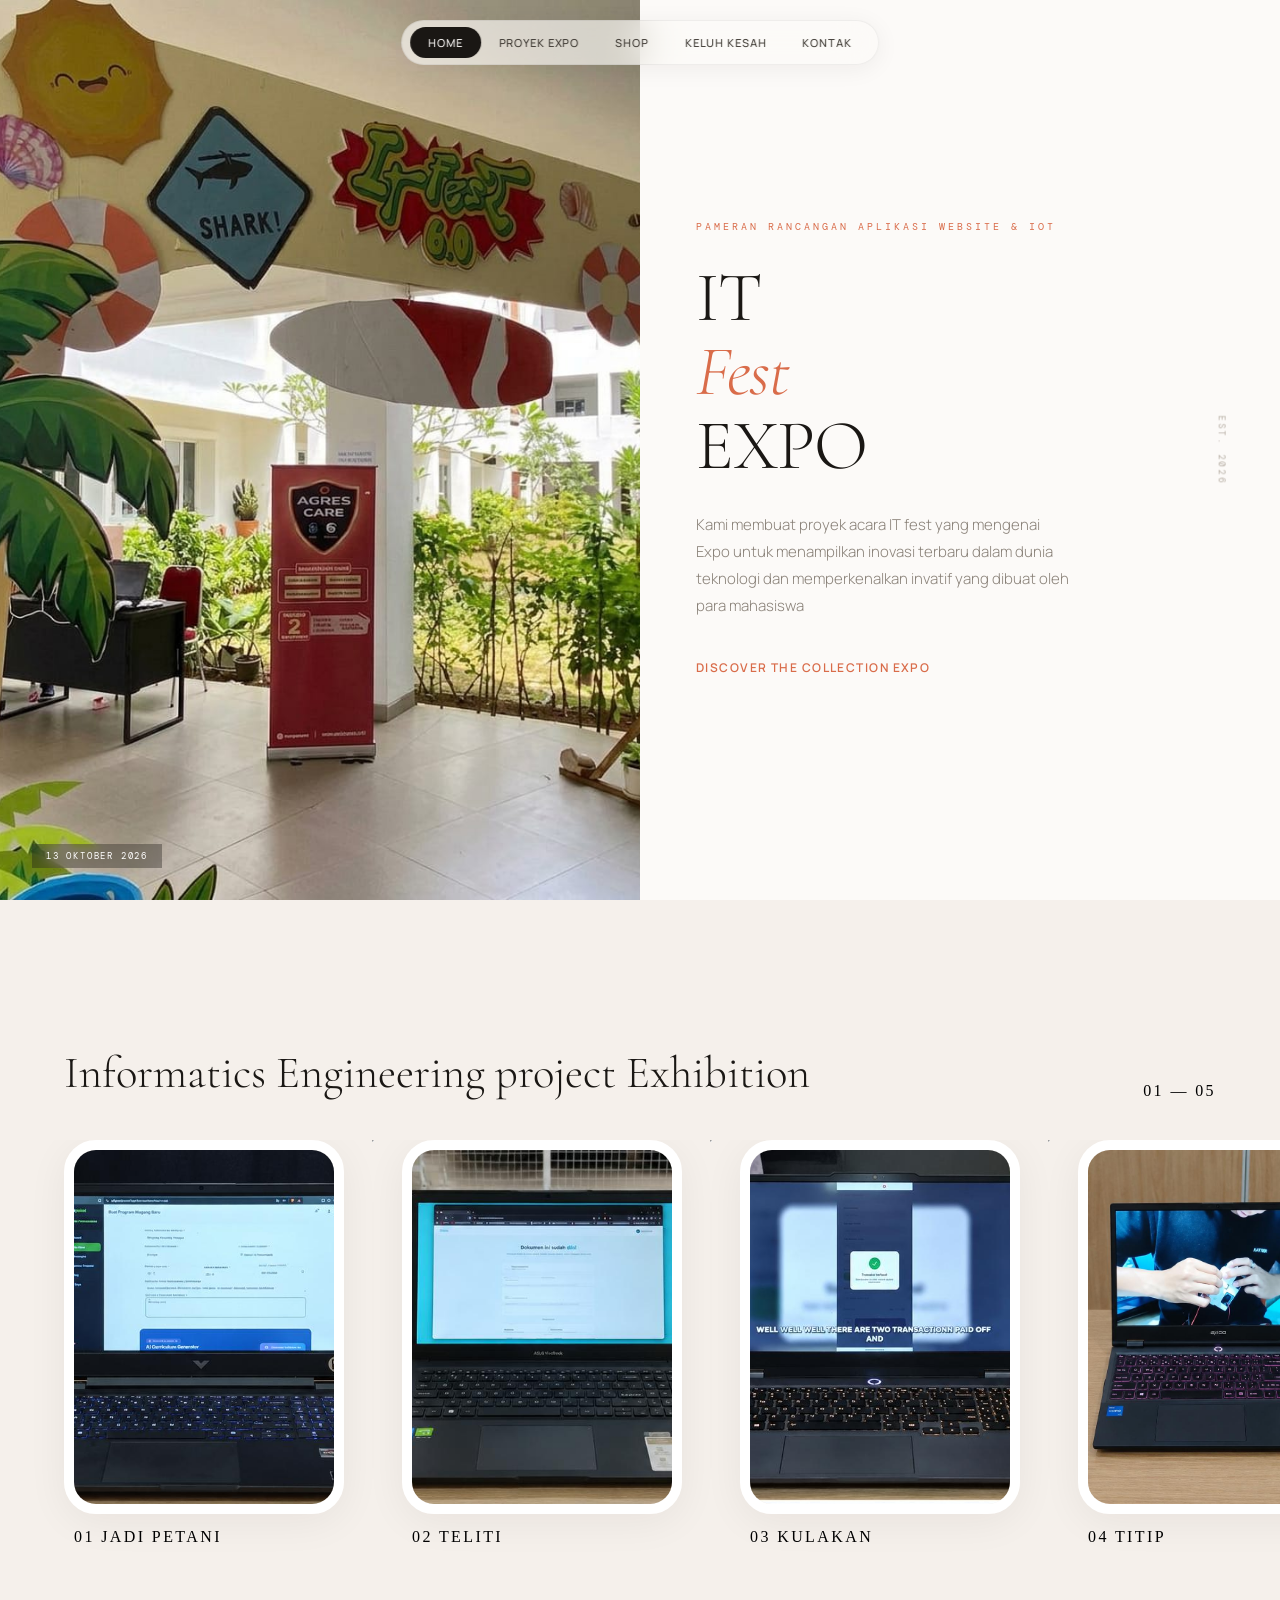
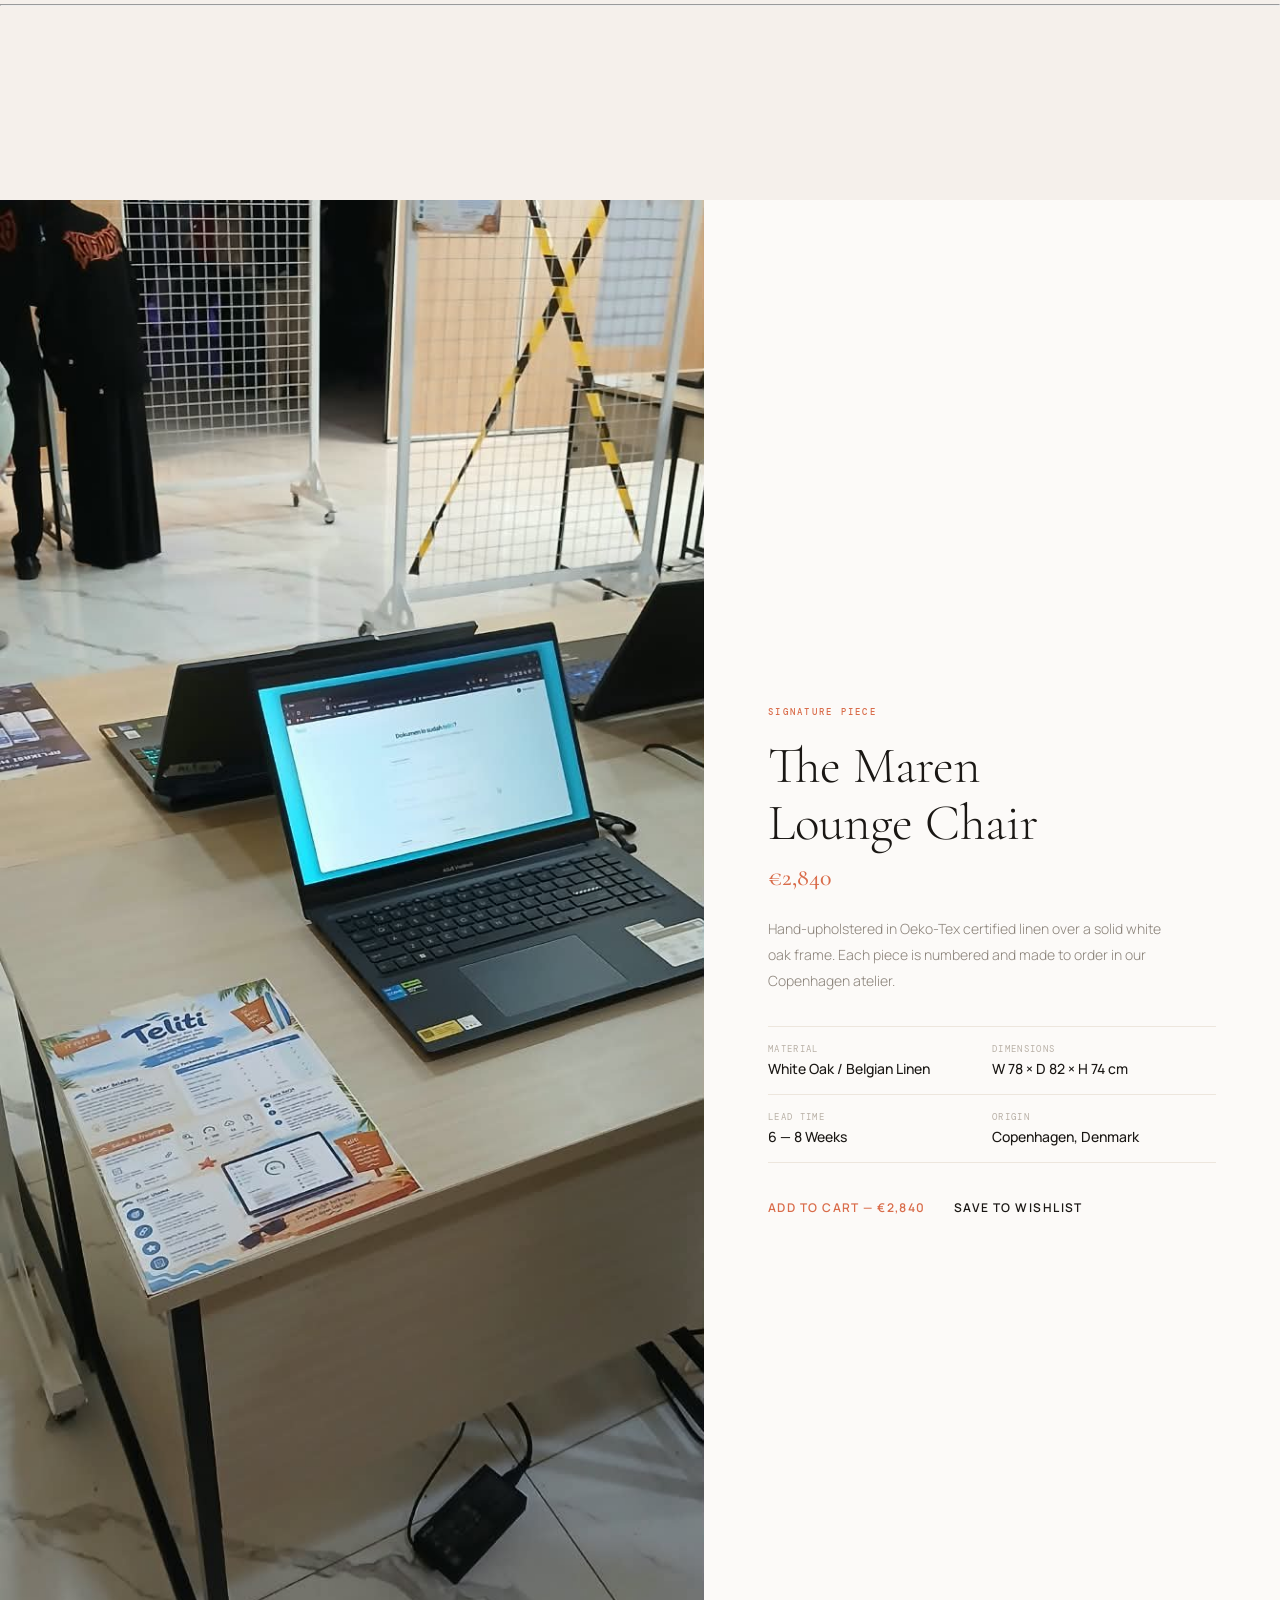
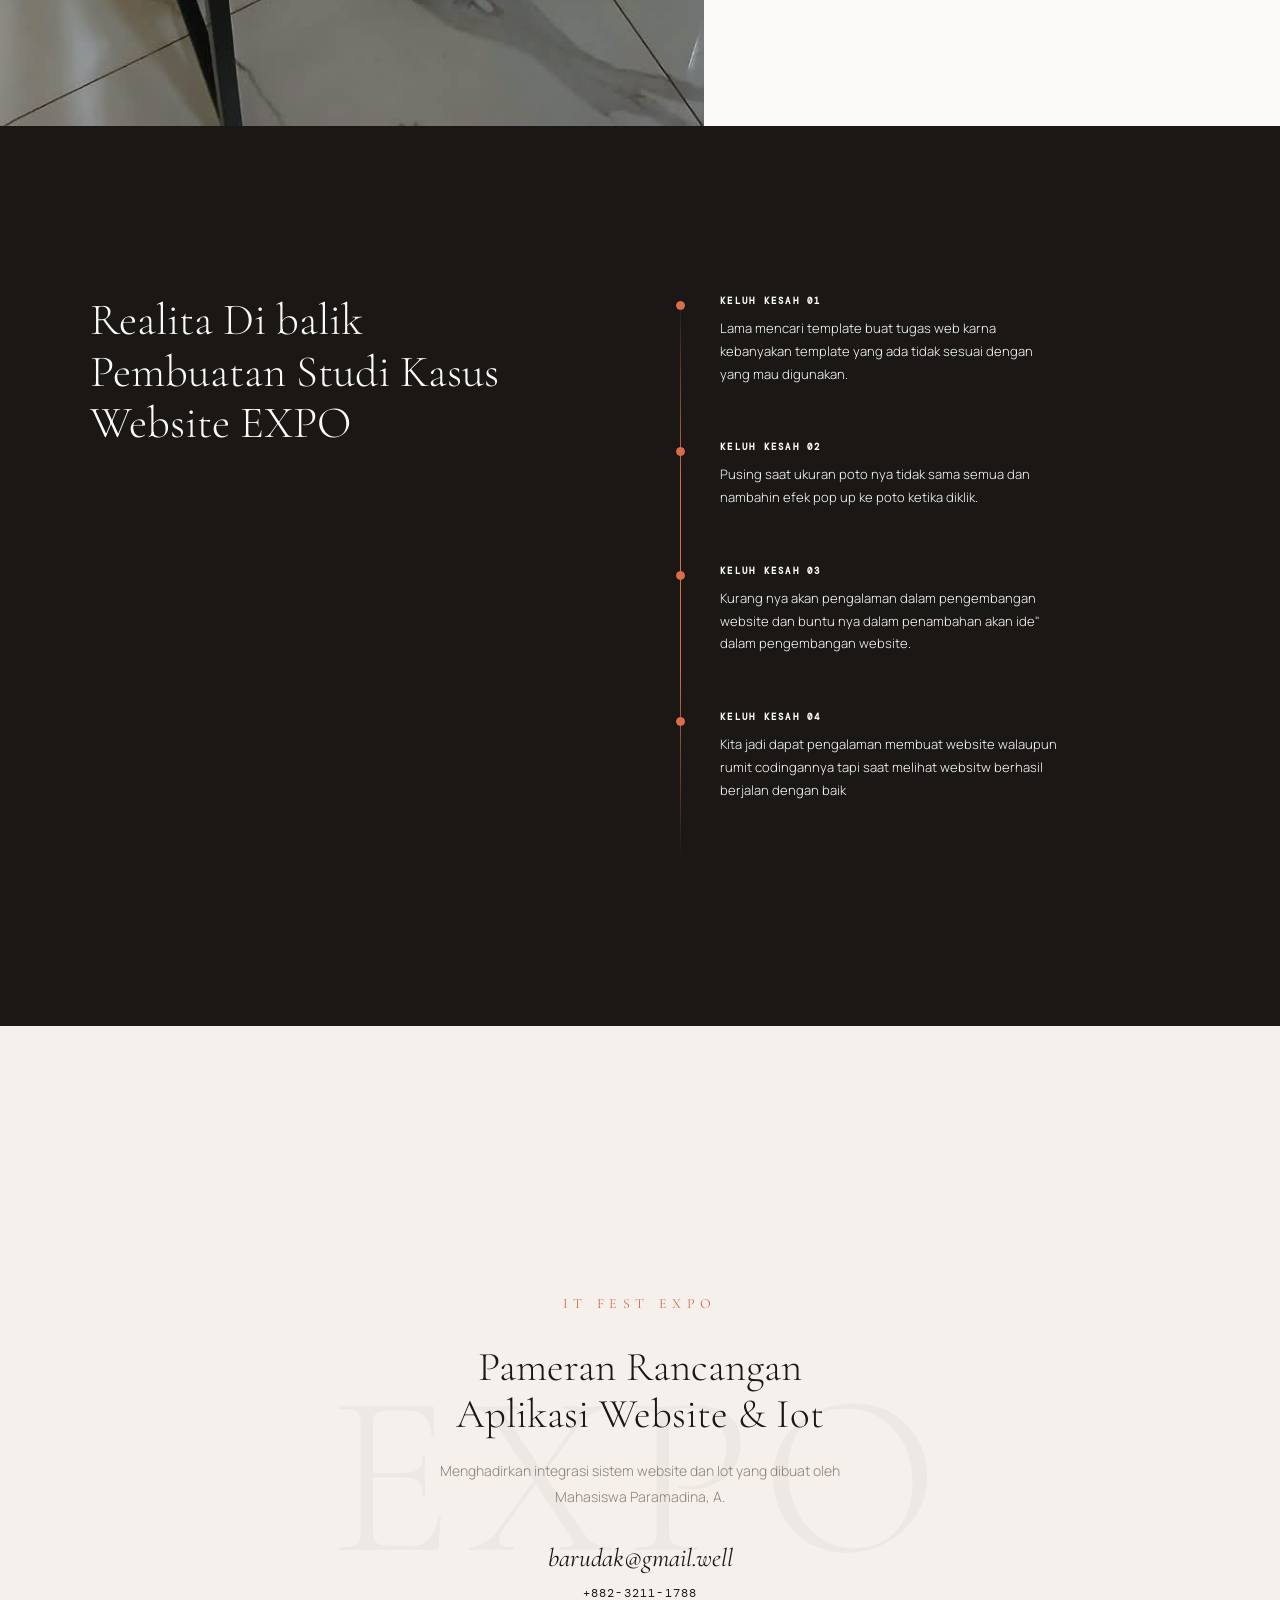
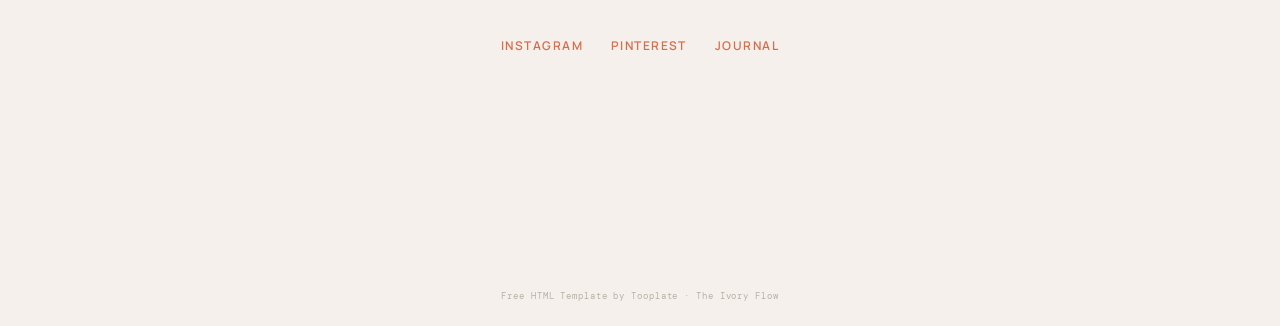
==== commit 3171a0de: "index.html" ====
--- a/index.html
+++ b/index.html
@@ -41,29 +41,27 @@
 
 <nav class="pill-nav" aria-label="Main Navigation">
   <a href="#hero">Home</a>
-  <a href="#lookbook">Exhibition</a>
+  <a href="#lookbook">Proyek EXPO</a>
   <a href="#product">Shop</a>
-  <a href="#process">Process</a>
-  <a href="#video">Story</a>
-  <a href="#signature">Contact</a>
+  <a href="#process">Keluh Kesah</a>
+  <a href="#signature">Kontak</a>
 </nav>
 
 <a href="#menu" class="hamburger" aria-label="Open Navigation"><span></span><span></span><span></span></a>
 <nav class="mobile-nav" id="menu" aria-label="Mobile Navigation">
   <a href="#hero" class="hamburger open menu-close" aria-label="Close Navigation"><span></span><span></span><span></span></a>
   <a href="#hero">Home</a>
-  <a href="#lookbook">Lookbook</a>
+  <a href="#lookbook">Proyek EXPO</a>
   <a href="#product">Shop</a>
-  <a href="#process">Process</a>
-  <a href="#video">Story</a>
-  <a href="#signature">Contact</a>
+  <a href="#process">Keluh Kesah</a>
+  <a href="#signature">Kontak</a>
 </nav>
 
 <main>
 
   <section class="canvas-section hero" id="hero">
     <div class="hero-image">
-      <img src="paramadina.jpeg" loading="eager">
+      <img src="poto.jpeg" loading="eager">
       <div class="hero-image-tag">13 Oktober 2026</div>
     </div>
     <div class="hero-content">
@@ -79,11 +77,12 @@
   <section class="canvas-section lookbook" id="lookbook">
     <div class="lookbook-header reveal">
       <h2 class="lookbook-title">Informatics Engineering project Exhibition</h2>
-      <span class="lookbook-count">01 — 05</span>
+      <span class="lookbook-count" style="font-family:Times New Roman; color: #000000; font-size: 16px;">01 — 05</span>
     </div>
     <div class="lookbook-track">
       <div class="lookbook-card">
         <a href="#detail-1" class="lookbook-link"><img src="images/Jadi Petani.jpeg" loading="lazy"></a>
+        <span class="lookbook-card-label" style="font-family:Times New Roman; color: #000000; font-size: 16px;">01 Jadi Petani</span>
         <div class="deskripsi">
     <p style="font-family:Times New Roman">
       Jadipetani adalah platform digital berbasis website yang mendukung regenerasi petani Indonesia<br>
@@ -98,6 +97,7 @@
       <hr>
       <div class="lookbook-card">
         <a href="#detail-2" class="lookbook-link"><img src="images/Teliti.jpeg" alt="Laptop menampilkan demo aplikasi JadiPetani" loading="lazy"></a>
+                <span class="lookbook-card-label" style="font-family:Times New Roman; color: #000000; font-size: 16px;">02 Teliti</span>
         <div>
           <p style="font-family:Times New Roman">
             Teliti adalah platform web berbasis AI untuk deteksi bias (7 kategori) dan konsistensi argumen <br>
@@ -110,7 +110,8 @@
       </div>
       <hr>
       <div class="lookbook-card">
-        <a href="#detail-3" class="lookbook-link"><img src="images/Aplikasi Menejemen Bisnis Perikanan.jpeg"  loading="lazy"></a>
+        <a href="#detail-3" class="lookbook-link"><img src="images/Kulakan.jpeg"  loading="lazy"></a>
+                <span class="lookbook-card-label" style="font-family:Times New Roman; color: #000000; font-size: 16px;">03 Kulakan</span>
         <p style="font-family:Times New Roman">
           Kulakan adalah aplikasi manajemen bisnis perikanan yang memudahkan pengguna mengelola transaksi,stok,<br>
           dan penjualan hasil laut dalam satu platform. Fitur utamanya meliputi dashboard interaktif, pengelolaan <br>
@@ -120,11 +121,26 @@
       </div>
       <hr>
       <div class="lookbook-card">
-        <a href="#detail-4" class="lookbook-link"><img src="images/Titip.jpeg" alt="Poster ParamaFlood Monitor — peringatan dini banjir berbasis IoT" loading="lazy"></a>
-      </div>
-      <hr>
-      <div class="lookbook-card">
-        <a href="#detail-5" class="lookbook-link"><img src="images/ivory-flow-15.jpg" alt="Laptop memutar video demo panel surya dan baterai" loading="lazy"></a>
+        <a href="#detail-4" class="lookbook-link"><img src="images/Titip.jpeg"  loading="lazy"></a>
+        <span class="lookbook-card-label" style="font-family:Times New Roman; color: #000000; font-size: 16px;">04 Titip</span>
+        <p style="font-family:Times New Roman;">
+          Titip adalah sistem cold staroge pintar berbasis AI dan IOT yang membantu menjaga kesegaran produk<br>
+          pangan di pasar tradisional. Sistem ini dilengkapi sensor suhu kelembapan, dan gas untuk memantau<br>
+          kondisi penyimpanan secara real-time, serta AI untuk memprediksi masa layak jual produk. Fitur utamanya <br>
+          meliputi pemantauan melalui dashbord PWA, penyewaan loker pendingin, akses otomatis menggukana QR code,<br>
+          dan pembayaran digital terintegrasi QRIS.
+        </p>
+      </div>
+      <hr>
+      <div class="lookbook-card">
+        <a href="#detail-5" class="lookbook-link"><img src="images/Paramaflood Monitor.jpg" loading="lazy"></a>
+        <span class="lookbook-card-label" style="font-family:Times New Roman; color: #000000; font-size: 16px;">05 Paramaflood Monitor</span>
+        <p style="font-family:Times New Roman;">
+        Paramaflood monitor adalah sistem pemantauan cuaca dan peringatan<br>
+        dini banjir berbasis IOT dan AI, Sistem ini menggunakan sensor untuk<br>
+        memantau kondisi lingkungan secara real-time, memprediksi potensi <br>
+        banjir dengan teknologi LSTM, dan memberikan notifikasi dan rekomendasi keselamatan melalui aplikasi mobile flutter.
+        </p>
       </div>
       </div>
       <hr>
@@ -171,57 +187,37 @@
   <section class="canvas-section process" id="process">
     <div class="process-inner">
       <div class="process-left">
-        <h2 class="process-title reveal">How each piece<br>comes to life</h2>
-        <p class="process-subtitle reveal">From raw material to your home — a journey of intention at every step.</p>
+        <h2 class="process-title reveal">Realita Di balik<br>Pembuatan Studi Kasus Website EXPO</h2>
       </div>
       <div class="timeline">
         <div class="timeline-item">
-          <div class="timeline-step">Step 01</div>
-          <h3 class="timeline-heading">Source</h3>
-          <p class="timeline-text">We begin with materials — FSC-certified hardwoods from managed Scandinavian forests, linens woven in Flanders, and leathers tanned with chestnut bark.</p>
+          <div class="timeline-step" style="font-weight: bold;">Keluh Kesah 01</div>
+          <p class="timeline-text">Lama mencari template buat tugas web karna kebanyakan template yang ada tidak sesuai dengan yang mau digunakan.</p>
         </div>
         <div class="timeline-item">
-          <div class="timeline-step">Step 02</div>
-          <h3 class="timeline-heading">Design</h3>
-          <p class="timeline-text">Every piece starts as a 1:1 clay or foam maquette. We test proportions physically before a single line is drawn digitally.</p>
+          <div class="timeline-step" style="font-weight: bold;"">Keluh Kesah 02</div>
+          <p class="timeline-text">Pusing saat ukuran poto nya tidak sama semua dan nambahin efek pop up ke poto ketika diklik.</p>
         </div>
         <div class="timeline-item">
-          <div class="timeline-step">Step 03</div>
-          <h3 class="timeline-heading">Craft</h3>
-          <p class="timeline-text">Our Copenhagen atelier employs traditional joinery — no screws in the frame, no staples in the upholstery. Hand-tied eight-way springs for the seat.</p>
+          <div class="timeline-step" style="font-weight: bold;">Keluh Kesah 03</div>
+          <p class="timeline-text">Kurang nya akan pengalaman dalam pengembangan website dan buntu nya dalam penambahan akan ide" dalam pengembangan website.</p>
         </div>
         <div class="timeline-item">
-          <div class="timeline-step">Step 04</div>
-          <h3 class="timeline-heading">Deliver</h3>
-          <p class="timeline-text">White-glove delivery with in-home placement. Each piece arrives in reusable linen wrapping, not cardboard. We take the packaging back.</p>
-        </div>
-      </div>
-    </div>
-  </section>
-
-  <section class="canvas-section video-fragment" id="video">
-    <div class="video-bg">
-      <img src="images/ivory-flow-61.jpg" alt="Laptop memutar video perakitan perangkat elektronik" loading="lazy">
-    </div>
-    <div class="grain-overlay"></div>
-    <div class="video-content reveal">
-      <div class="video-play">
-        <svg viewBox="0 0 24 24"><polygon points="8,5 20,12 8,19"/></svg>
-      </div>
-      <h2 class="video-title">The Quiet<br>Studio Film</h2>
-      <p class="video-caption">A slow meditation on making — 4 minutes inside our Copenhagen workshop, filmed over 12 months.</p>
-      <a href="#" class="cta-link cta-link--light">Watch the Film</a>
+          <div class="timeline-step" style="font-weight: bold;">Keluh Kesah 04</div>
+          <p class="timeline-text">Kita jadi dapat pengalaman membuat website walaupun rumit codingannya tapi saat melihat websitw berhasil berjalan dengan baik</p>
+        </div>
+      </div>
     </div>
   </section>
 
   <section class="canvas-section signature" id="signature">
-    <div class="signature-bg-logo" aria-hidden="true">Ivory Flow</div>
+    <div class="signature-bg-logo" aria-hidden="true">EXPO</div>
     <div class="signature-content reveal">
-      <div class="signature-mark">The Ivory Flow</div>
-      <h2 class="signature-heading">Let's create<br>something enduring</h2>
-      <p class="signature-text">Whether it's a single chair or an entire interior — we'd love to hear what you're imagining. Consultations are always complimentary.</p>
-      <a href="mailto:hello@ivoryflow.studio" class="signature-email">hello@ivoryflow.studio</a>
-      <div class="signature-phone">+45 32 17 88 00</div>
+      <div class="signature-mark">IT Fest EXPO</div>
+      <h2 class="signature-heading">Pameran Rancangan Aplikasi Website &amp; Iot</h2>
+      <p class="signature-text">Menghadirkan integrasi sistem website dan Iot yang dibuat oleh Mahasiswa Paramadina, A.</p>
+      <a href="mailto:hello@ivoryflow.studio" class="signature-email">barudak@gmail.well</a>
+      <div class="signature-phone">+882-3211-1788</div>
       <div class="signature-links">
         <a href="#" class="cta-link">Instagram</a>
         <a href="#" class="cta-link">Pinterest</a>
@@ -261,9 +257,9 @@
 <div class="modal" id="detail-3">
   <a href="#lookbook" class="modal-backdrop" aria-label="Tutup"></a>
   <div class="modal-panel">
-    <img src="images/Aplikasi Menejemen Bisnis Perikanan.jpeg" alt="Kulakan">
-    <div class="modal-body">
-      <h3 class="modal-title">Aplikasi Menejemen Bisnis Perikanan</h3>
+    <img src="images/Kulakan.jpeg" alt="Kulakan">
+    <div class="modal-body">
+      <h3 class="modal-title">Kulakan</h3>
       <p class="modal-lead">Kulakan adalah aplikasi manajemen bisnis perikanan yang memudahkan pengguna mengelola transaksi, stok, dan penjualan hasil laut dalam satu platform. Fitur utamanya meliputi dashboard interaktif, pengelolaan stok dan inventaris, pencatatan transaksi, peta lokasi nelayan dan pasar, serta laporan dan analisis berbasis AI. Kulakan membantu pelaku usaha perikanan memantau keuangan, mengelola persediaan, dan meningkatkan efisiensi bisnis secara digital.</p>
     </div>
     <a href="#lookbook" class="modal-close" aria-label="Tutup">&#10005;</a>
@@ -289,10 +285,13 @@
 <div class="modal" id="detail-5">
   <a href="#lookbook" class="modal-backdrop" aria-label="Tutup"></a>
   <div class="modal-panel">
-    <img src="images/ivory-flow-15.jpg" alt="Demo Video">
-    <div class="modal-body">
-      <h3 class="modal-title">Demo Video</h3>
-      <p class="modal-lead">[Isi penjelasan di sini]</p>
+    <img src="images/Paramaflood Monitor.jpg" alt="Paramaflood Monitor">
+    <div class="modal-body">
+      <h3 class="modal-title">Paramaflood Monitor</h3>
+      <p class="modal-lead">Paramaflood monitor adalah sistem pemantauan cuaca dan peringatan<br>
+        dini banjir berbasis IOT dan AI, Sistem ini menggunakan sensor untuk<br>
+        memantau kondisi lingkungan secara real-time, memprediksi potensi <br>
+        banjir dengan teknologi LSTM, dan memberikan notifikasi dan rekomendasi keselamatan melalui aplikasi mobile flutter.</p>
     </div>
     <a href="#lookbook" class="modal-close" aria-label="Tutup">&#10005;</a>
   </div>
--- a/tooplate-ivory-style.css
+++ b/tooplate-ivory-style.css
@@ -1,8 +1,5 @@
 @charset "utf-8";
-/* Tooplate 2166 Ivory Flow — https://www.tooplate.com/view/2166-ivory-flow
-   Versi CSS-only (tanpa JavaScript) */
-
-/* ═══ RESET & VARIABLES ═══ */
+
 *, *::before, *::after { margin: 0; padding: 0; box-sizing: border-box; }
 
 :root {
@@ -31,7 +28,7 @@
 a { color: inherit; text-decoration: none; }
 img { display: block; max-width: 100%; height: auto; }
 
-/* ═══ FLOATING PILL NAV ═══ */
+
 .pill-nav {
   position: fixed;
   top: 20px;
@@ -63,8 +60,6 @@
 
 .pill-nav a:hover { color: var(--ink); }
 
-/* Menu aktif (CSS-only): Home aktif secara default,
-   lalu berpindah mengikuti link yang diklik (:target) */
 .pill-nav a[href="#hero"] { background: var(--ink); color: var(--oat); }
 body:has(main :target) .pill-nav a[href="#hero"] { background: transparent; color: var(--ink-soft); }
 body:has(#hero:target) .pill-nav a[href="#hero"],
@@ -77,7 +72,7 @@
   color: var(--oat);
 }
 
-/* ═══ EST. 2026 DECORATOR ═══ */
+
 .est-label {
   position: fixed;
   right: 24px;
@@ -93,7 +88,7 @@
   white-space: nowrap;
 }
 
-/* ═══ EXPANDING UNDERLINE CTA ═══ */
+
 .cta-link {
   display: inline-block;
   font-size: 12px;
@@ -124,7 +119,7 @@
 .cta-link--light { color: var(--oat); }
 .cta-link--light::after { background: var(--oat); }
 
-/* ═══ STICKY SECTION ARCHITECTURE ═══ */
+
 .canvas-section {
   position: sticky;
   top: 0;
@@ -139,7 +134,7 @@
 .canvas-section:nth-child(5) { z-index: 5; }
 .canvas-section:nth-child(6) { z-index: 6; }
 
-/* ═══ SECTION 1: HERO ═══ */
+
 .hero {
   background: var(--oat);
   display: grid;
@@ -300,7 +295,7 @@
   color: var(--ink-faint);
 }
 
-/* ═══ SECTION 3: PRODUCT ═══ */
+
 .product {
   background: var(--oat);
   display: grid;
@@ -311,7 +306,7 @@
 .product-image-zone { position: relative; height: 100%; overflow: hidden; }
 .product-image-zone img { width: 100%; height: 100%; object-fit: cover; }
 
-/* Lingkaran "Add to Cart" muncul saat hover (CSS-only, posisi tetap di tengah) */
+
 .buy-circle {
   position: absolute;
   top: 50%;
@@ -395,7 +390,7 @@
 .product-spec dd { font-size: 14px; font-weight: 500; }
 .product-actions { display: flex; gap: 28px; align-items: center; }
 
-/* ═══ SECTION 4: PROCESS ═══ */
+
 .process {
   background: var(--ink);
   color: var(--oat);
@@ -454,65 +449,12 @@
   font-size: 9px;
   letter-spacing: 0.25em;
   text-transform: uppercase;
-  color: var(--terra);
+  color: var(--out);
   margin-bottom: 10px;
 }
 
 .timeline-heading { font-family: 'Cormorant Garamond', serif; font-size: 22px; font-weight: 400; margin-bottom: 8px; color: var(--oat); }
-.timeline-text { font-size: 13px; font-weight: 300; line-height: 1.75; color: var(--ink-faint); max-width: 340px; }
-
-/* ═══ SECTION 5: VIDEO FRAGMENT ═══ */
-.video-fragment {
-  background: var(--ink);
-  position: relative;
-  display: flex;
-  align-items: center;
-  justify-content: center;
-}
-
-.video-bg { position: absolute; inset: 0; }
-.video-bg img { width: 100%; height: 100%; object-fit: cover; filter: brightness(0.45) saturate(0.8); }
-
-.grain-overlay {
-  position: absolute;
-  inset: 0;
-  z-index: 2;
-  pointer-events: none;
-  opacity: 0.4;
-  background-image: url("data:image/svg+xml,%3Csvg viewBox='0 0 256 256' xmlns='http://www.w3.org/2000/svg'%3E%3Cfilter id='noise'%3E%3CfeTurbulence type='fractalNoise' baseFrequency='0.9' numOctaves='4' stitchTiles='stitch'/%3E%3C/filter%3E%3Crect width='100%25' height='100%25' filter='url(%23noise)' opacity='1'/%3E%3C/svg%3E");
-  background-repeat: repeat;
-  background-size: 180px;
-  mix-blend-mode: overlay;
-}
-
-.video-content { position: relative; z-index: 3; text-align: center; max-width: 600px; padding: 40px; }
-
-.video-play {
-  width: 80px;
-  height: 80px;
-  border: 1px solid rgba(252, 250, 248, 0.3);
-  border-radius: 50%;
-  display: flex;
-  align-items: center;
-  justify-content: center;
-  margin: 0 auto 32px;
-  cursor: pointer;
-  transition: border-color 0.6s var(--ease-soft), transform 0.6s var(--ease-soft);
-}
-
-.video-play:hover { border-color: var(--oat); transform: scale(1.1); }
-.video-play svg { width: 20px; height: 20px; fill: var(--oat); margin-left: 3px; }
-
-.video-title {
-  font-family: 'Cormorant Garamond', serif;
-  font-size: clamp(28px, 4vw, 52px);
-  font-weight: 300;
-  color: var(--oat);
-  line-height: 1.15;
-  margin-bottom: 16px;
-}
-
-.video-caption { font-size: 13px; font-weight: 300; color: var(--ink-faint); line-height: 1.7; margin-bottom: 28px; }
+.timeline-text { font-size: 13px; font-weight: 300; line-height: 1.75; color: var(--white); max-width: 340px; }
 
 /* ═══ SECTION 6: SIGNATURE ═══ */
 .signature {
@@ -551,7 +493,7 @@
 
 .signature-heading {
   font-family: 'Cormorant Garamond', serif;
-  font-size: clamp(32px, 4vw, 56px);
+  font-size: clamp(24px, 3.2vw, 42px);
   font-weight: 300;
   line-height: 1.15;
   margin-bottom: 20px;
@@ -570,7 +512,7 @@
 
 .signature-email:hover { color: var(--terra); }
 
-.signature-phone { font-family: 'DM Mono', monospace; font-size: 12px; letter-spacing: 0.1em; color: var(--ink-faint); margin-bottom: 36px; }
+.signature-phone { font-family: 'DM Mono', monospace; font-size: 12px; letter-spacing: 0.1em; color: var(--ink); margin-bottom: 36px; }
 .signature-links { display: flex; gap: 28px; justify-content: center; }
 
 .signature-footer {
@@ -747,4 +689,38 @@
   .lookbook-card img { height: auto; min-height: 0; }
   .modal-panel { grid-template-columns: 1fr; grid-template-rows: 34vh auto; height: auto; max-height: 92vh; overflow-y: auto; }
   .modal-body { padding: 28px 24px 32px; overflow: visible; }
+}
+
+.lookbook-track { align-items: flex-start; }
+
+.lookbook-track .lookbook-card { flex: 0 0 280px; width: 280px; }
+.lookbook-track .lookbook-card img {
+  width: 100%;
+  height: auto;
+  min-height: 0;
+  aspect-ratio: 3 / 4;
+  object-fit: cover;
+}
+
+.lookbook-card summary { list-style: none; cursor: pointer; display: block; }
+.lookbook-card summary::-webkit-details-marker { display: none; }
+
+.lookbook-card .lookbook-card-label {
+  position: static;
+  display: block;
+  margin: 14px 0 0 10px;
+}
+
+.lookbook-card .deskripsi { display: none; }
+.lookbook-card details[open] .deskripsi {
+  display: block;
+  padding: 14px 10px 0;
+  font-size: 13px;
+  font-weight: 300;
+  line-height: 1.75;
+  color: var(--ink-soft);
+}
+
+@media (max-width: 768px) {
+  .lookbook-track .lookbook-card { flex: 0 0 220px; width: 220px; }
 }
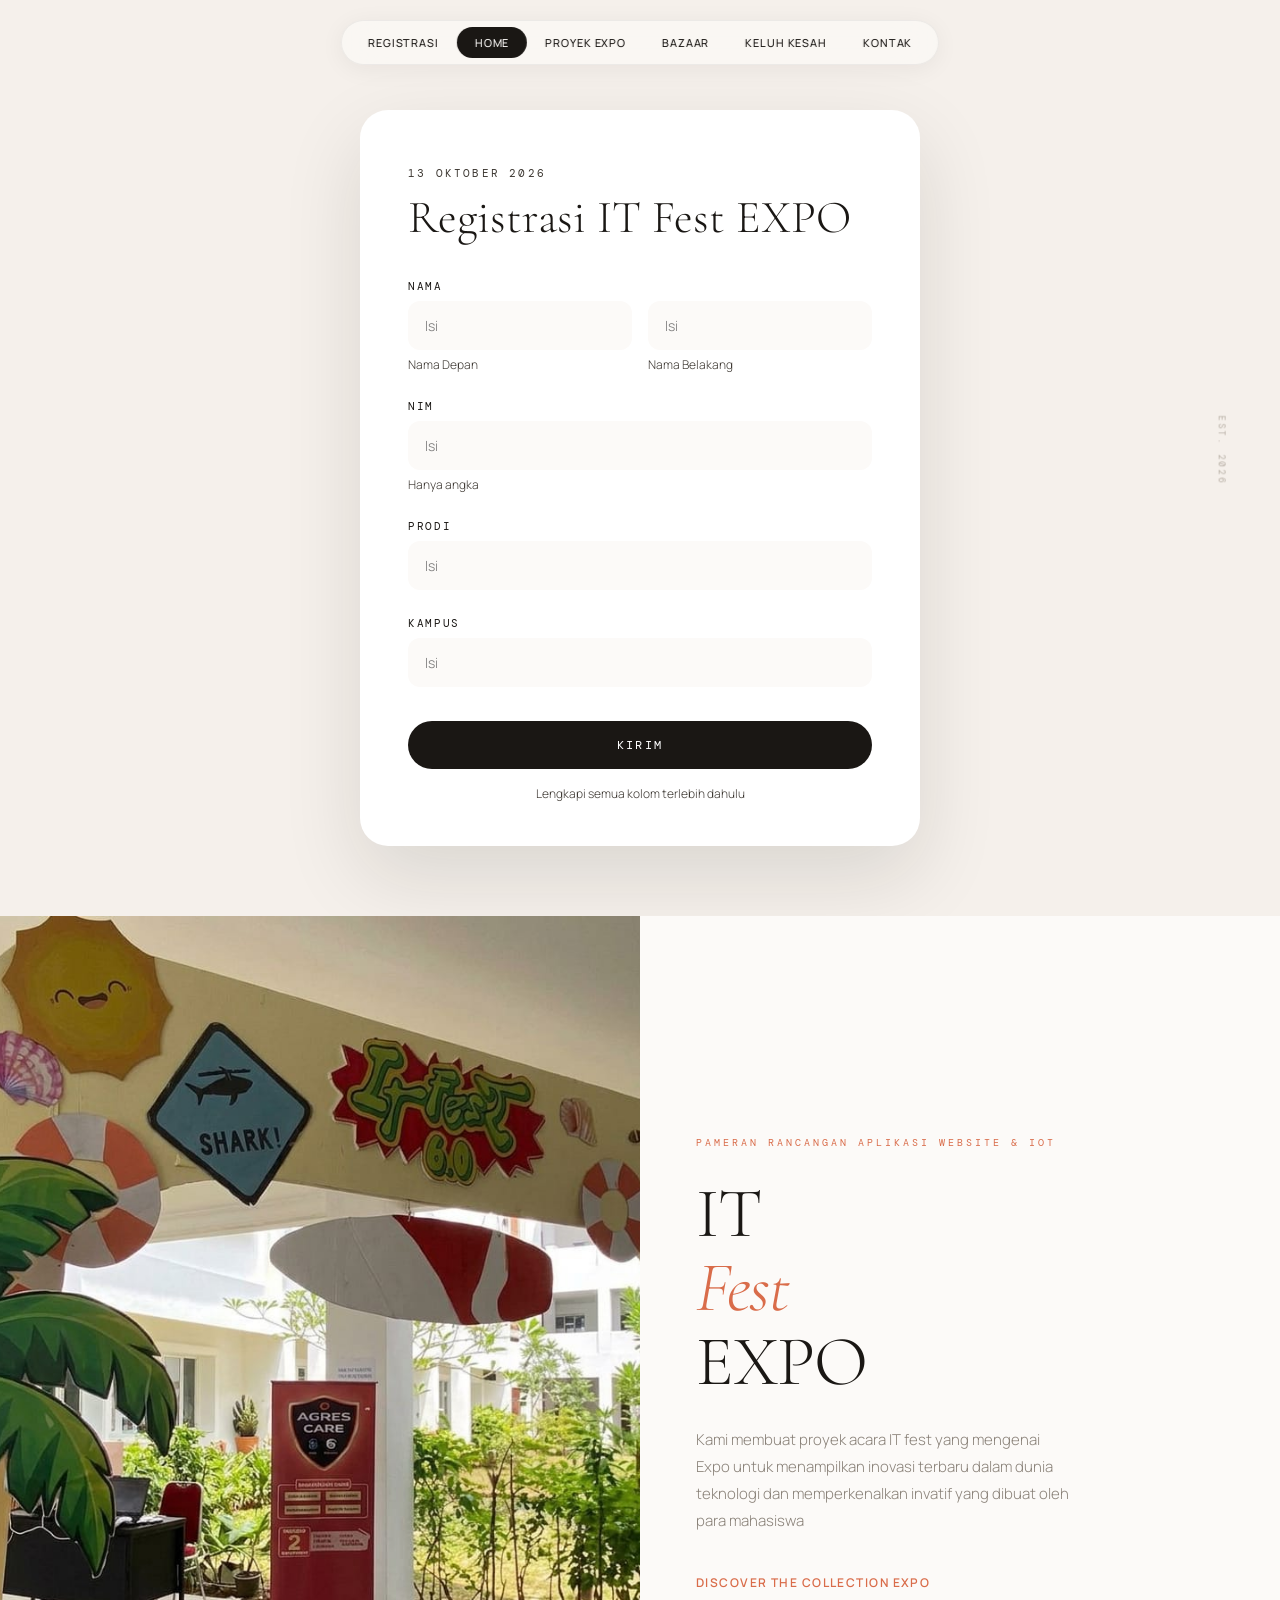
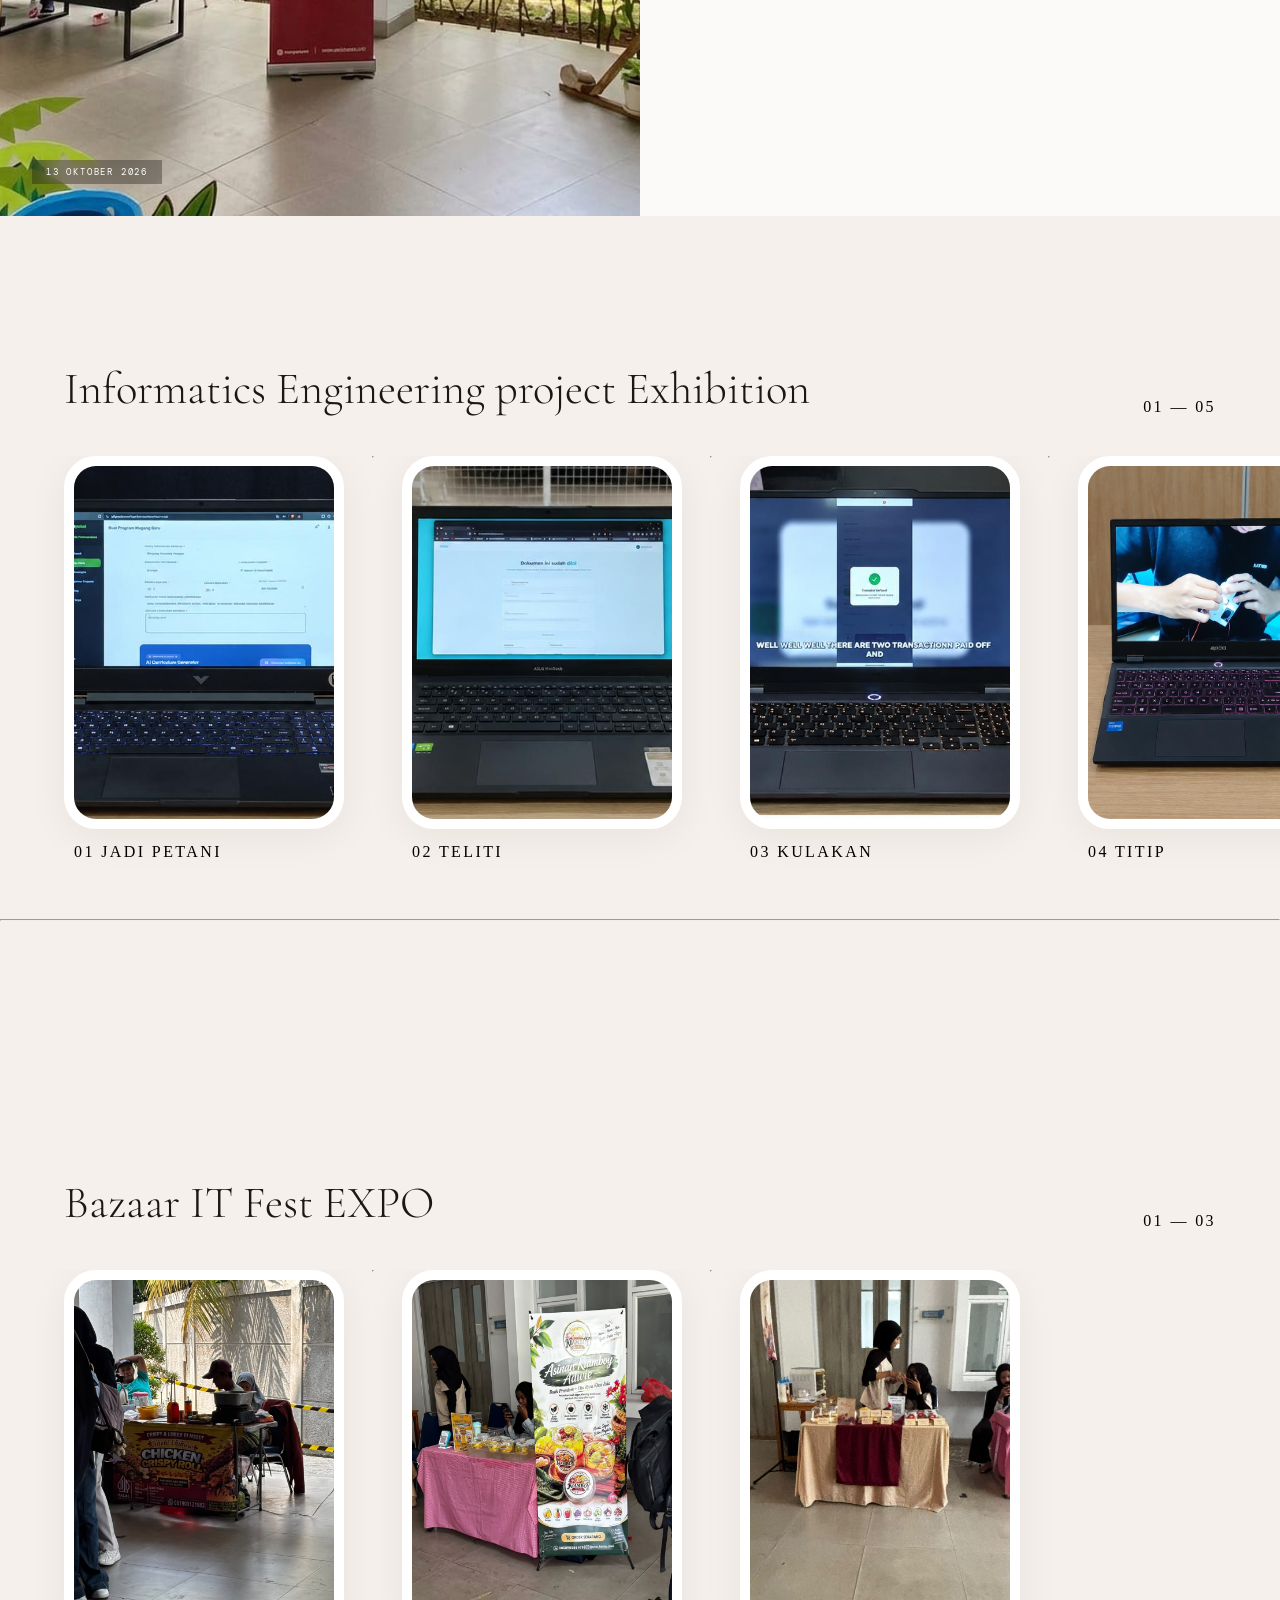
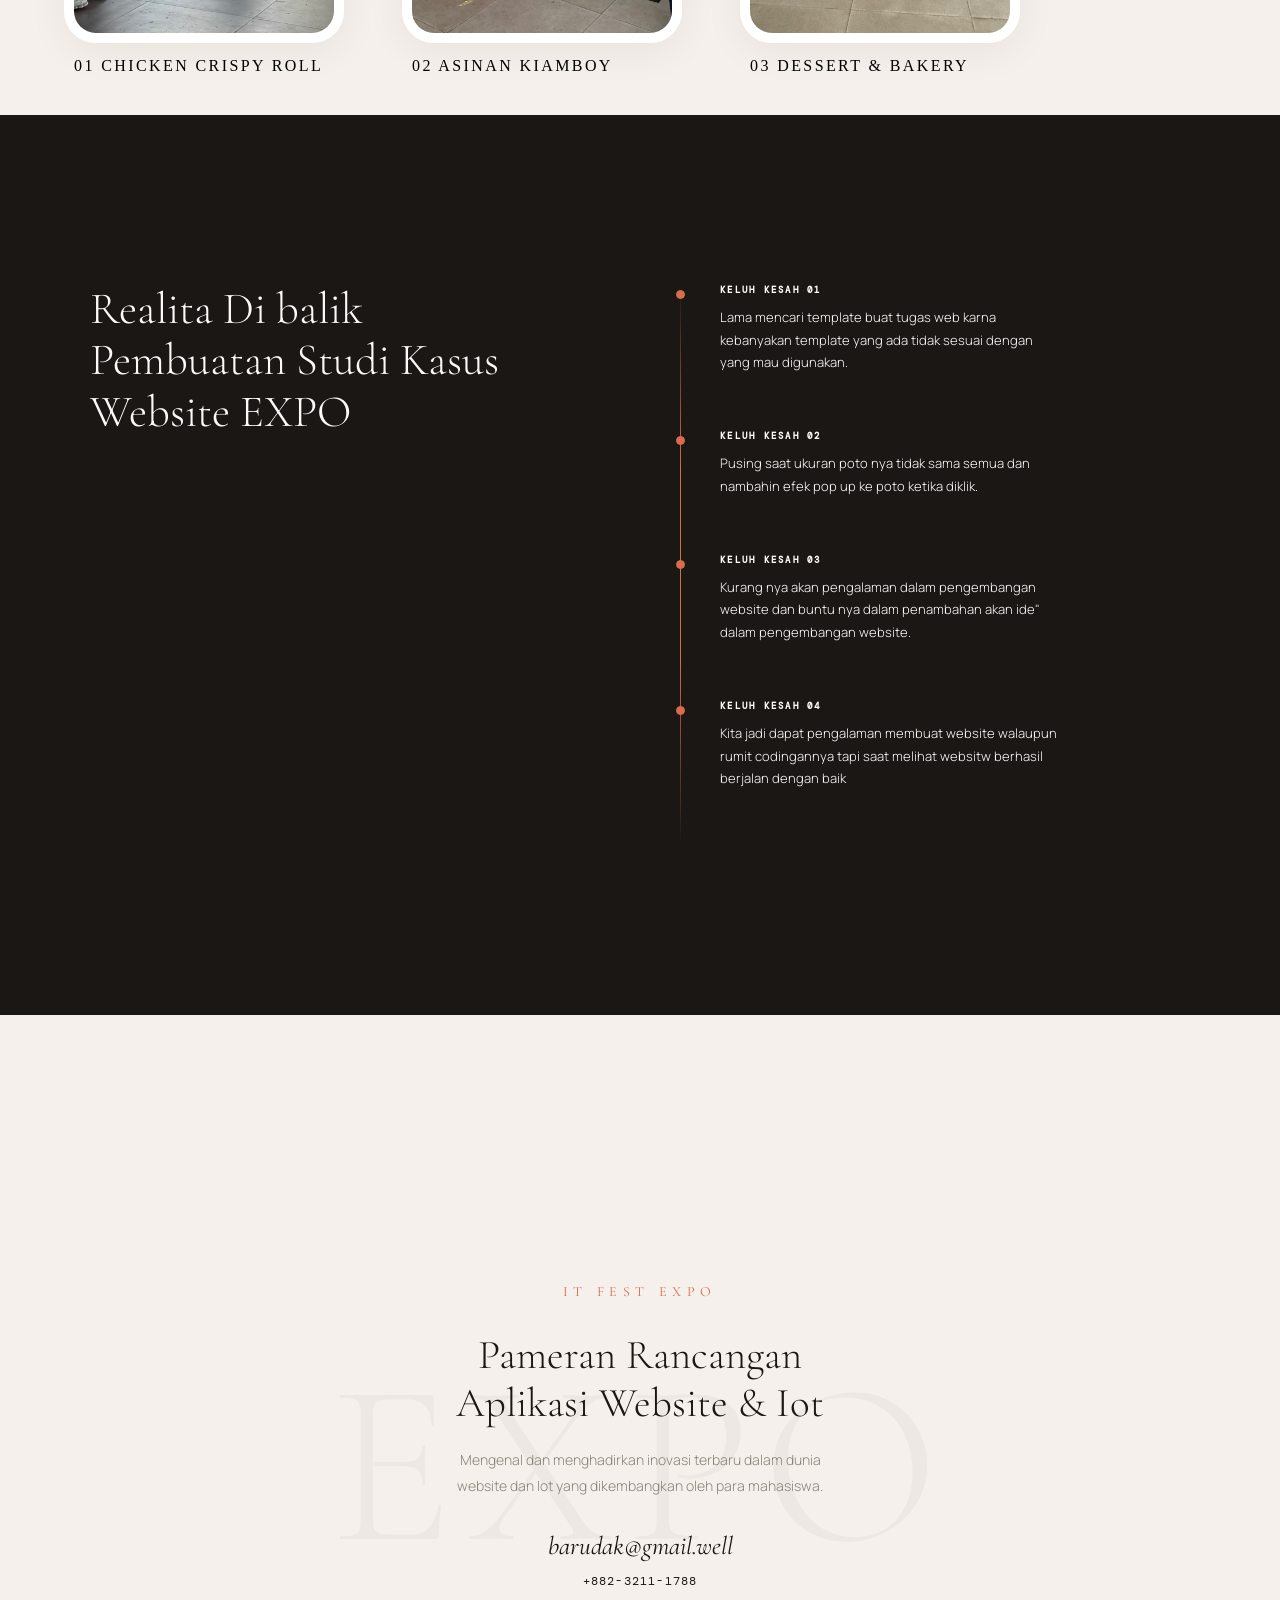
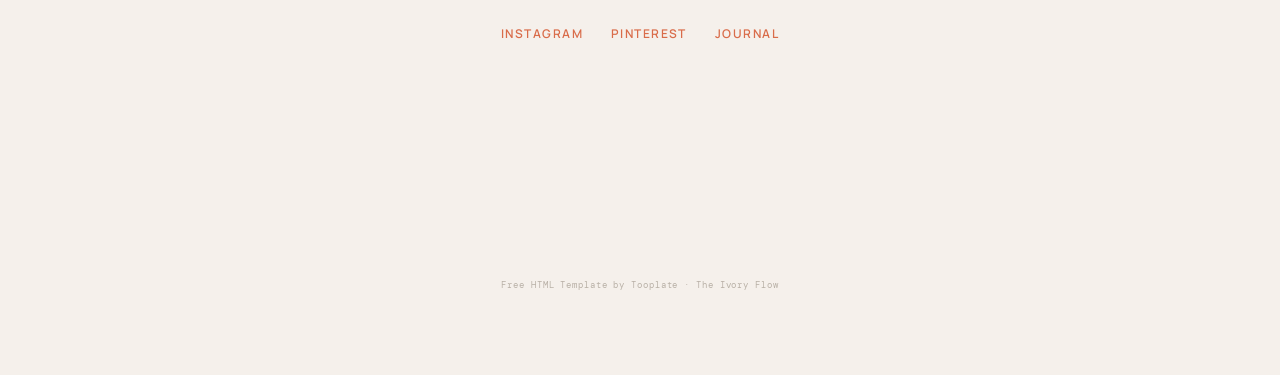
==== commit 7a78384b: "index.html" ====
--- a/index.html
+++ b/index.html
@@ -33,6 +33,124 @@
   .modal-panel { grid-template-columns: 1fr; grid-template-rows: 34vh auto; height: auto; max-height: 92vh; overflow-y: auto; }
   .modal-body { padding: 28px 24px 32px; overflow: visible; }
 }
+
+.register {
+  min-height: 100vh;
+  display: flex;
+  align-items: center;
+  justify-content: center;
+  padding: 110px 24px 70px;
+  background: var(--oat-mid, #ebe3d5);
+}
+
+.register-form {
+  width: min(560px, 100%);
+  background: var(--white, #fffdf9);
+  padding: 56px 48px 44px;
+  border-radius: 28px;
+  box-shadow: 0 30px 80px rgba(26, 23, 20, 0.12);
+}
+
+.register-eyebrow {
+  font-family: 'DM Mono', monospace;
+  font-size: 11px;
+  letter-spacing: 0.2em;
+  text-transform: uppercase;
+  color: var(--ink-soft, #6b635a);
+  margin-bottom: 12px;
+}
+
+.register-title {
+  font-family: 'Cormorant Garamond', serif;
+  font-size: clamp(34px, 5vw, 46px);
+  font-weight: 300;
+  line-height: 1.1;
+  margin-bottom: 36px;
+  color: var(--ink, #1a1714);
+}
+
+.reg-group { margin-bottom: 26px; }
+
+.reg-label {
+  display: block;
+  font-family: 'DM Mono', monospace;
+  font-size: 11px;
+  letter-spacing: 0.15em;
+  text-transform: uppercase;
+  color: var(--ink, #1a1714);
+  margin-bottom: 8px;
+}
+
+.reg-row { display: flex; gap: 16px; }
+.reg-col { flex: 1; min-width: 0; }
+
+.register-form input {
+  width: 100%;
+  padding: 14px 16px;
+  font-family: 'Manrope', sans-serif;
+  font-size: 14px;
+  font-weight: 300;
+  color: var(--ink, #1a1714);
+  background: var(--oat, #f5efe4);
+  border: 1px solid transparent;
+  border-radius: 12px;
+  outline: none;
+  transition: border-color .25s, background .25s, box-shadow .25s;
+}
+.register-form input:hover { background: var(--oat-mid, #ebe3d5); }
+.register-form input:focus {
+  background: var(--white, #fffdf9);
+  border-color: var(--ink, #1a1714);
+  box-shadow: 0 0 0 4px rgba(26, 23, 20, 0.06);
+}
+.register-form input:user-invalid { border-color: #b3261e; }
+
+.register-form small {
+  display: block;
+  margin-top: 6px;
+  font-family: 'Manrope', sans-serif;
+  font-size: 12px;
+  font-weight: 300;
+  color: var(--ink-soft, #6b635a);
+}
+
+.reg-kirim {
+  display: block;
+  width: 100%;
+  margin-top: 34px;
+  padding: 16px;
+  text-align: center;
+  font-family: 'DM Mono', monospace;
+  font-size: 12px;
+  letter-spacing: 0.2em;
+  text-transform: uppercase;
+  color: var(--white, #fffdf9);
+  background: var(--ink, #1a1714);
+  border: none;
+  border-radius: 999px;
+  cursor: pointer;
+  text-decoration: none;
+  transition: transform .25s, box-shadow .25s;
+}
+.reg-kirim:hover {
+  transform: translateY(-2px);
+  box-shadow: 0 12px 28px rgba(26, 23, 20, 0.25);
+}
+
+.reg-info {
+  margin-top: 16px;
+  text-align: center;
+  font-size: 12px;
+  font-weight: 300;
+  color: var(--ink-soft, #6b635a);
+}
+
+@media (max-width: 768px) {
+  .register-form { padding: 36px 24px 32px; border-radius: 22px; }
+  .reg-row { flex-direction: column; gap: 0; }
+  .reg-row .reg-col + .reg-col { margin-top: 16px; }
+}
+
 </style>
 </head>
 <body>
@@ -40,9 +158,10 @@
 <div class="est-label" aria-hidden="true">Est. 2026</div>
 
 <nav class="pill-nav" aria-label="Main Navigation">
+  <a href="#registrasi">registrasi</a>
   <a href="#hero">Home</a>
   <a href="#lookbook">Proyek EXPO</a>
-  <a href="#product">Shop</a>
+  <a href="#product">Bazaar</a>
   <a href="#process">Keluh Kesah</a>
   <a href="#signature">Kontak</a>
 </nav>
@@ -50,14 +169,55 @@
 <a href="#menu" class="hamburger" aria-label="Open Navigation"><span></span><span></span><span></span></a>
 <nav class="mobile-nav" id="menu" aria-label="Mobile Navigation">
   <a href="#hero" class="hamburger open menu-close" aria-label="Close Navigation"><span></span><span></span><span></span></a>
+  <a href="#registrasi">registrasi</a>
   <a href="#hero">Home</a>
   <a href="#lookbook">Proyek EXPO</a>
-  <a href="#product">Shop</a>
+  <a href="#product">Bazaar</a>
   <a href="#process">Keluh Kesah</a>
   <a href="#signature">Kontak</a>
 </nav>
 
 <main>
+
+<section class="canvas-section register" id="registrasi">
+    <form class="register-form" autocomplete="off" onsubmit="event.preventDefault(); alert('Registrasi berhasil! Sampai jumpa di IT Fest EXPO.'); this.reset();">
+      <div class="register-eyebrow">13 Oktober 2026</div>
+      <h2 class="register-title">Registrasi IT Fest EXPO</h2>
+
+      <div class="reg-group">
+        <label class="reg-label" for="depan">Nama</label>
+        <div class="reg-row">
+          <div class="reg-col">
+            <input type="text" id="depan" name="depan" placeholder="Isi" required>
+            <small>Nama Depan</small>
+          </div>
+          <div class="reg-col">
+            <input type="text" id="belakang" name="belakang" placeholder="Isi">
+            <small>Nama Belakang</small>
+          </div>
+        </div>
+      </div>
+
+      <div class="reg-group">
+        <label class="reg-label" for="nim">NIM</label>
+        <input type="text" id="nim" name="nim" inputmode="numeric" pattern="[0-9]+" title="NIM hanya berisi angka" placeholder="Isi" required>
+        <small>Hanya angka</small>
+      </div>
+
+      <div class="reg-group">
+        <label class="reg-label" for="prodi">Prodi</label>
+        <input type="text" id="prodi" name="prodi" placeholder="Isi" required>
+      </div>
+
+      <div class="reg-group">
+        <label class="reg-label" for="kampus">Kampus</label>
+        <input type="text" id="kampus" name="kampus" placeholder="Isi" required>
+      </div>
+
+      <button type="submit" class="reg-kirim">Kirim</button>
+      <p class="reg-info">Lengkapi semua kolom terlebih dahulu</p>
+    </form>
+  </section>
 
   <section class="canvas-section hero" id="hero">
     <div class="hero-image">
@@ -148,43 +308,29 @@
     </div>
   </section>
 
-  <!-- SECTION 3: PRODUCT DETAIL -->
-  <section class="canvas-section product" id="product">
-    <div class="product-image-zone">
-      <img src="images/ivory-flow-51.jpg" alt="Meja pameran Teliti dengan laptop demo dan poster" loading="lazy">
-      <a href="#product" class="buy-circle"><span>Add to Cart</span></a>
-    </div>
-    <div class="product-info">
-      <div class="product-badge reveal">Signature Piece</div>
-      <h2 class="product-name reveal">The Maren<br>Lounge Chair</h2>
-      <div class="product-price reveal">€2,840</div>
-      <p class="product-desc reveal">Hand-upholstered in Oeko-Tex certified linen over a solid white oak frame. Each piece is numbered and made to order in our Copenhagen atelier.</p>
-      <dl class="product-specs reveal">
-        <div class="product-spec">
-          <dt>Material</dt>
-          <dd>White Oak / Belgian Linen</dd>
-        </div>
-        <div class="product-spec">
-          <dt>Dimensions</dt>
-          <dd>W 78 × D 82 × H 74 cm</dd>
-        </div>
-        <div class="product-spec">
-          <dt>Lead Time</dt>
-          <dd>6 — 8 Weeks</dd>
-        </div>
-        <div class="product-spec">
-          <dt>Origin</dt>
-          <dd>Copenhagen, Denmark</dd>
-        </div>
-      </dl>
-      <div class="product-actions reveal">
-        <a href="#" class="cta-link">Add to Cart — €2,840</a>
-        <a href="#" class="cta-link cta-link--dark">Save to Wishlist</a>
-      </div>
-    </div>
-  </section>
-
-  <section class="canvas-section process" id="process">
+  <section class="canvas-section lookbook" id="product">
+    <div class="lookbook-header reveal">
+      <h2 class="lookbook-title">Bazaar IT Fest EXPO</h2>
+      <span class="lookbook-count" style="font-family:Times New Roman; color: #000000; font-size: 16px;">01 — 03</span>
+    </div>
+    <div class="lookbook-track">
+      <div class="lookbook-card">
+        <a href="#detail-6" class="lookbook-link"><img src="images/Chicken Crispy Roll.jpeg" alt="Chicken Crispy Roll" loading="lazy"></a>
+        <span class="lookbook-card-label" style="font-family:Times New Roman; color: #000000; font-size: 16px;">01 Chicken Crispy Roll</span>
+      </div>
+      <hr>
+      <div class="lookbook-card">
+        <a href="#detail-7" class="lookbook-link"><img src="images/Asinan Kiamboy.jpeg" alt="Asinan Kiamboy" loading="lazy"></a>
+        <span class="lookbook-card-label" style="font-family:Times New Roman; color: #000000; font-size: 16px;">02 Asinan Kiamboy</span>
+      </div>
+      <hr>
+      <div class="lookbook-card">
+        <a href="#detail-8" class="lookbook-link"><img src="images/Buumbake.jpeg" alt="Dessert &amp; Bakery" loading="lazy"></a>
+        <span class="lookbook-card-label" style="font-family:Times New Roman; color: #000000; font-size: 16px;">03 Dessert &amp; Bakery</span>
+      </div>
+    </div>
+
+    <section class="canvas-section process" id="process">
     <div class="process-inner">
       <div class="process-left">
         <h2 class="process-title reveal">Realita Di balik<br>Pembuatan Studi Kasus Website EXPO</h2>
@@ -215,7 +361,7 @@
     <div class="signature-content reveal">
       <div class="signature-mark">IT Fest EXPO</div>
       <h2 class="signature-heading">Pameran Rancangan Aplikasi Website &amp; Iot</h2>
-      <p class="signature-text">Menghadirkan integrasi sistem website dan Iot yang dibuat oleh Mahasiswa Paramadina, A.</p>
+      <p class="signature-text">Mengenal dan menghadirkan inovasi terbaru dalam dunia website dan Iot yang dikembangkan oleh para mahasiswa.</p>
       <a href="mailto:hello@ivoryflow.studio" class="signature-email">barudak@gmail.well</a>
       <div class="signature-phone">+882-3211-1788</div>
       <div class="signature-links">
@@ -272,7 +418,7 @@
     <img src="images/Titip.jpeg" alt="Titip">
     <div class="modal-body">
       <h3 class="modal-title">Titip</h3>
-      <p class="modal-lead">Titip adalah sistem cold staroge pintar berbasis AI dan IOT yang membantu menjaga kesegaran produk<br>
+      <p class="modal-lead">Titip adalah sistem cold storage pintar berbasis AI dan IOT yang membantu menjaga kesegaran produk<br>
           pangan di pasar tradisional. Sistem ini dilengkapi sensor suhu kelembapan, dan gas untuk memantau<br>
           kondisi penyimpanan secara real-time, serta AI untuk memprediksi masa layak jual produk. Fitur utamanya <br>
           meliputi pemantauan melalui dashbord PWA, penyewaan loker pendingin, akses otomatis menggukana QR code,<br>
@@ -297,5 +443,41 @@
   </div>
 </div>
 
+<div class="modal" id="detail-6">
+  <a href="#product" class="modal-backdrop" aria-label="Tutup"></a>
+  <div class="modal-panel">
+    <img src="images/Chicken Crispy Roll.jpeg" alt="Chicken Crispy Roll">
+    <div class="modal-body">
+      <h3 class="modal-title">Chicken Crispy Roll</h3>
+      <p class="modal-lead">Khoki Chikura menyajikan Chicken Crispy Roll dengan tekstur yang renyah di luar dan lumer di dalam mulut. Tersedia berbagai macam pilihan saus celup dan bumbu tabur yang bikin nagih, tetapi tempat bazaar tidak terlalu strategis tidak menyediakan menu harga.</p>
+    </div>
+    <a href="#product" class="modal-close" aria-label="Tutup">&#10005;</a>
+  </div>
+</div>
+
+<div class="modal" id="detail-7">
+  <a href="#product" class="modal-backdrop" aria-label="Tutup"></a>
+  <div class="modal-panel">
+    <img src="images/Asinan Kiamboy.jpeg" alt="Asinan Kiamboy">
+    <div class="modal-body">
+      <h3 class="modal-title">Asinan Kiamboy</h3>
+      <p class="modal-lead">Perpaduan buah segar premium dengan kuah kiamboy tradisional khas Asia yang menghasilkan cita rasa manis, asam, asin, gurih, pedas, dan segar sekaligus, namun sangat disayangkan tempat bazaar tidak menyediakan menu harga.</p>
+    </div>
+    <a href="#product" class="modal-close" aria-label="Tutup">&#10005;</a>
+  </div>
+</div>
+
+<div class="modal" id="detail-8">
+  <a href="#product" class="modal-backdrop" aria-label="Tutup"></a>
+  <div class="modal-panel">
+    <img src="images/Buumbake.jpeg" alt="Dessert &amp; Bakery">
+    <div class="modal-body">
+      <h3 class="modal-title">Buumbake</h3>
+      <p class="modal-lead">Menyajikan aneka hidangan penutup (dessert) manis, kue kering premium, serta camilan kue box yang cocok untuk menemani waktu santai Anda selama acara IT Fest, namun sangat disayangkan tempat bazaar tidak menyediakan menu harga.</p>
+    </div>
+    <a href="#product" class="modal-close" aria-label="Tutup">&#10005;</a>
+  </div>
+</div>
+
 </body>
 </html>
--- a/tooplate-ivory-style.css
+++ b/tooplate-ivory-style.css
@@ -51,7 +51,7 @@
   font-weight: 500;
   letter-spacing: 0.08em;
   text-transform: uppercase;
-  color: var(--ink-soft);
+  color: var(--ink);
   padding: 8px 18px;
   border-radius: 999px;
   transition: color 0.5s var(--ease-soft), background 0.5s var(--ease-soft);
@@ -62,6 +62,7 @@
 
 .pill-nav a[href="#hero"] { background: var(--ink); color: var(--oat); }
 body:has(main :target) .pill-nav a[href="#hero"] { background: transparent; color: var(--ink-soft); }
+body:has(#registrasi:target) .pill-nav a[href="#registrasi"],
 body:has(#hero:target) .pill-nav a[href="#hero"],
 body:has(#lookbook:target) .pill-nav a[href="#lookbook"],
 body:has(#product:target) .pill-nav a[href="#product"],
@@ -207,7 +208,6 @@
   to { opacity: 1; transform: translateY(0); }
 }
 
-/* ═══ SECTION 2: LOOKBOOK (scroll-snap horizontal, tanpa JS) ═══ */
 .lookbook {
   background: var(--oat-mid);
   display: flex;
@@ -306,49 +306,13 @@
 .product-image-zone { position: relative; height: 100%; overflow: hidden; }
 .product-image-zone img { width: 100%; height: 100%; object-fit: cover; }
 
-
-.buy-circle {
-  position: absolute;
-  top: 50%;
-  left: 50%;
-  width: 120px;
-  height: 120px;
-  border-radius: 50%;
-  background: var(--terra);
-  display: flex;
-  align-items: center;
-  justify-content: center;
-  opacity: 0;
-  transform: translate(-50%, -50%) scale(0.4);
-  pointer-events: none;
-  transition: opacity 0.5s var(--ease-soft), transform 0.5s var(--ease-soft);
-}
-
 .product-image-zone:hover .buy-circle {
   opacity: 1;
   transform: translate(-50%, -50%) scale(1);
   pointer-events: auto;
 }
 
-.buy-circle span {
-  font-size: 10px;
-  font-weight: 600;
-  letter-spacing: 0.15em;
-  text-transform: uppercase;
-  color: var(--white);
-}
-
 .product-info { padding: 80px 64px; display: flex; flex-direction: column; justify-content: center; }
-
-.product-badge {
-  font-family: 'DM Mono', monospace;
-  font-size: 9px;
-  font-weight: 500;
-  letter-spacing: 0.25em;
-  text-transform: uppercase;
-  color: var(--terra);
-  margin-bottom: 20px;
-}
 
 .product-name {
   font-family: 'Cormorant Garamond', serif;
@@ -419,7 +383,6 @@
 .process-subtitle { font-size: 14px; font-weight: 300; color: var(--ink-faint); line-height: 1.8; max-width: 340px; }
 
 .timeline { position: relative; padding-left: 40px; }
-
 .timeline::before {
   content: '';
   position: absolute;
@@ -456,7 +419,6 @@
 .timeline-heading { font-family: 'Cormorant Garamond', serif; font-size: 22px; font-weight: 400; margin-bottom: 8px; color: var(--oat); }
 .timeline-text { font-size: 13px; font-weight: 300; line-height: 1.75; color: var(--white); max-width: 340px; }
 
-/* ═══ SECTION 6: SIGNATURE ═══ */
 .signature {
   background: var(--oat-mid);
   display: flex;
@@ -530,9 +492,6 @@
 .signature-footer a { transition: color 0.4s; }
 .signature-footer a:hover { color: var(--terra); }
 
-/* ═══ SCROLL REVEAL (CSS scroll-driven animation) ═══
-   Default: konten langsung terlihat. Browser modern (Chrome/Edge/Safari 26+)
-   akan memberi efek fade-in saat di-scroll. */
 @keyframes revealIn {
   from { opacity: 0; transform: translateY(24px); }
   to { opacity: 1; transform: translateY(0); }
@@ -556,7 +515,6 @@
   }
 }
 
-/* ═══ HAMBURGER & MOBILE NAV (CSS-only via :target) ═══ */
 .hamburger {
   display: none;
   position: fixed;
@@ -606,13 +564,11 @@
 
 .mobile-nav a:not(.hamburger):hover { color: var(--terra); }
 
-/* ═══ REDUCED MOTION ═══ */
 @media (prefers-reduced-motion: reduce) {
   *, *::before, *::after { animation-duration: 0.01ms !important; transition-duration: 0.01ms !important; }
   .reveal, .timeline-item { animation: none !important; opacity: 1; transform: none; }
 }
 
-/* ═══ RESPONSIVE ═══ */
 @media (max-width: 1024px) {
   .hero { grid-template-columns: 1fr; }
   .hero-image { height: 50vh; }
@@ -723,4 +679,5 @@
 
 @media (max-width: 768px) {
   .lookbook-track .lookbook-card { flex: 0 0 220px; width: 220px; }
-}+}
+
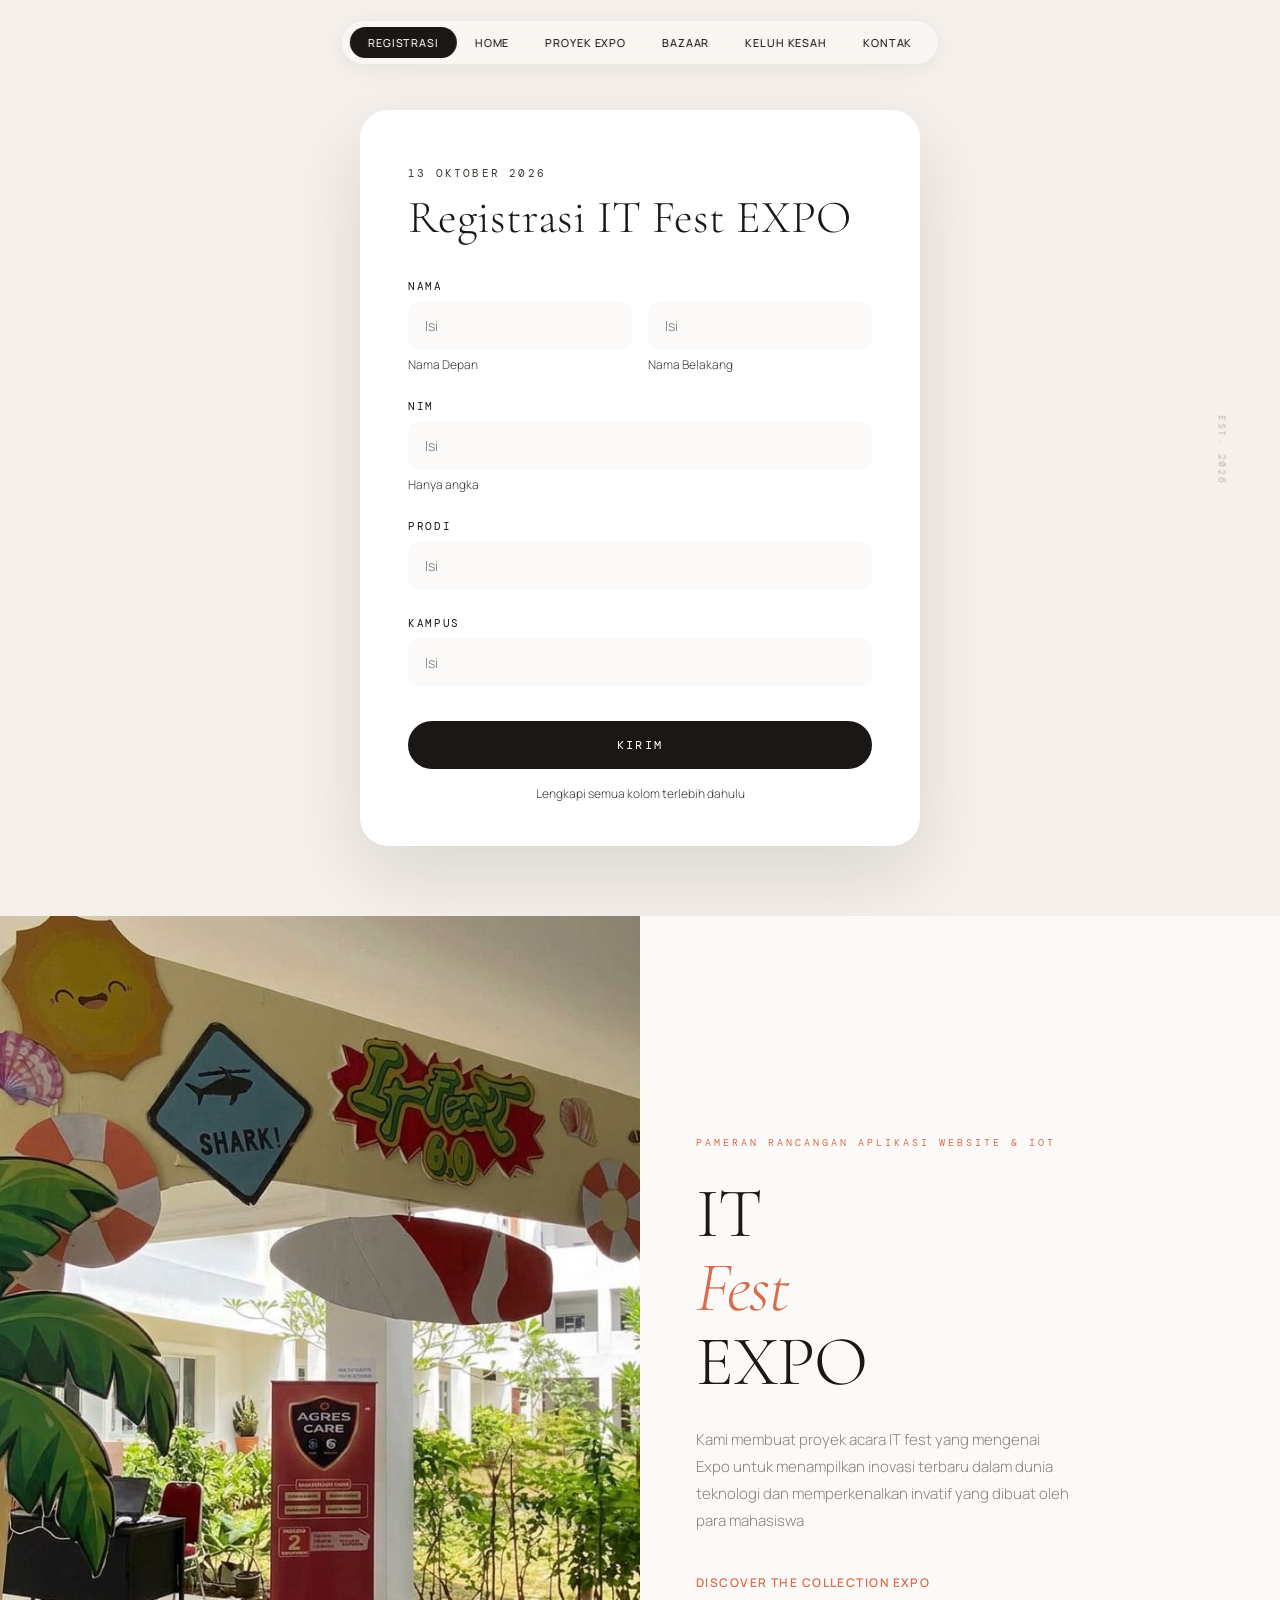
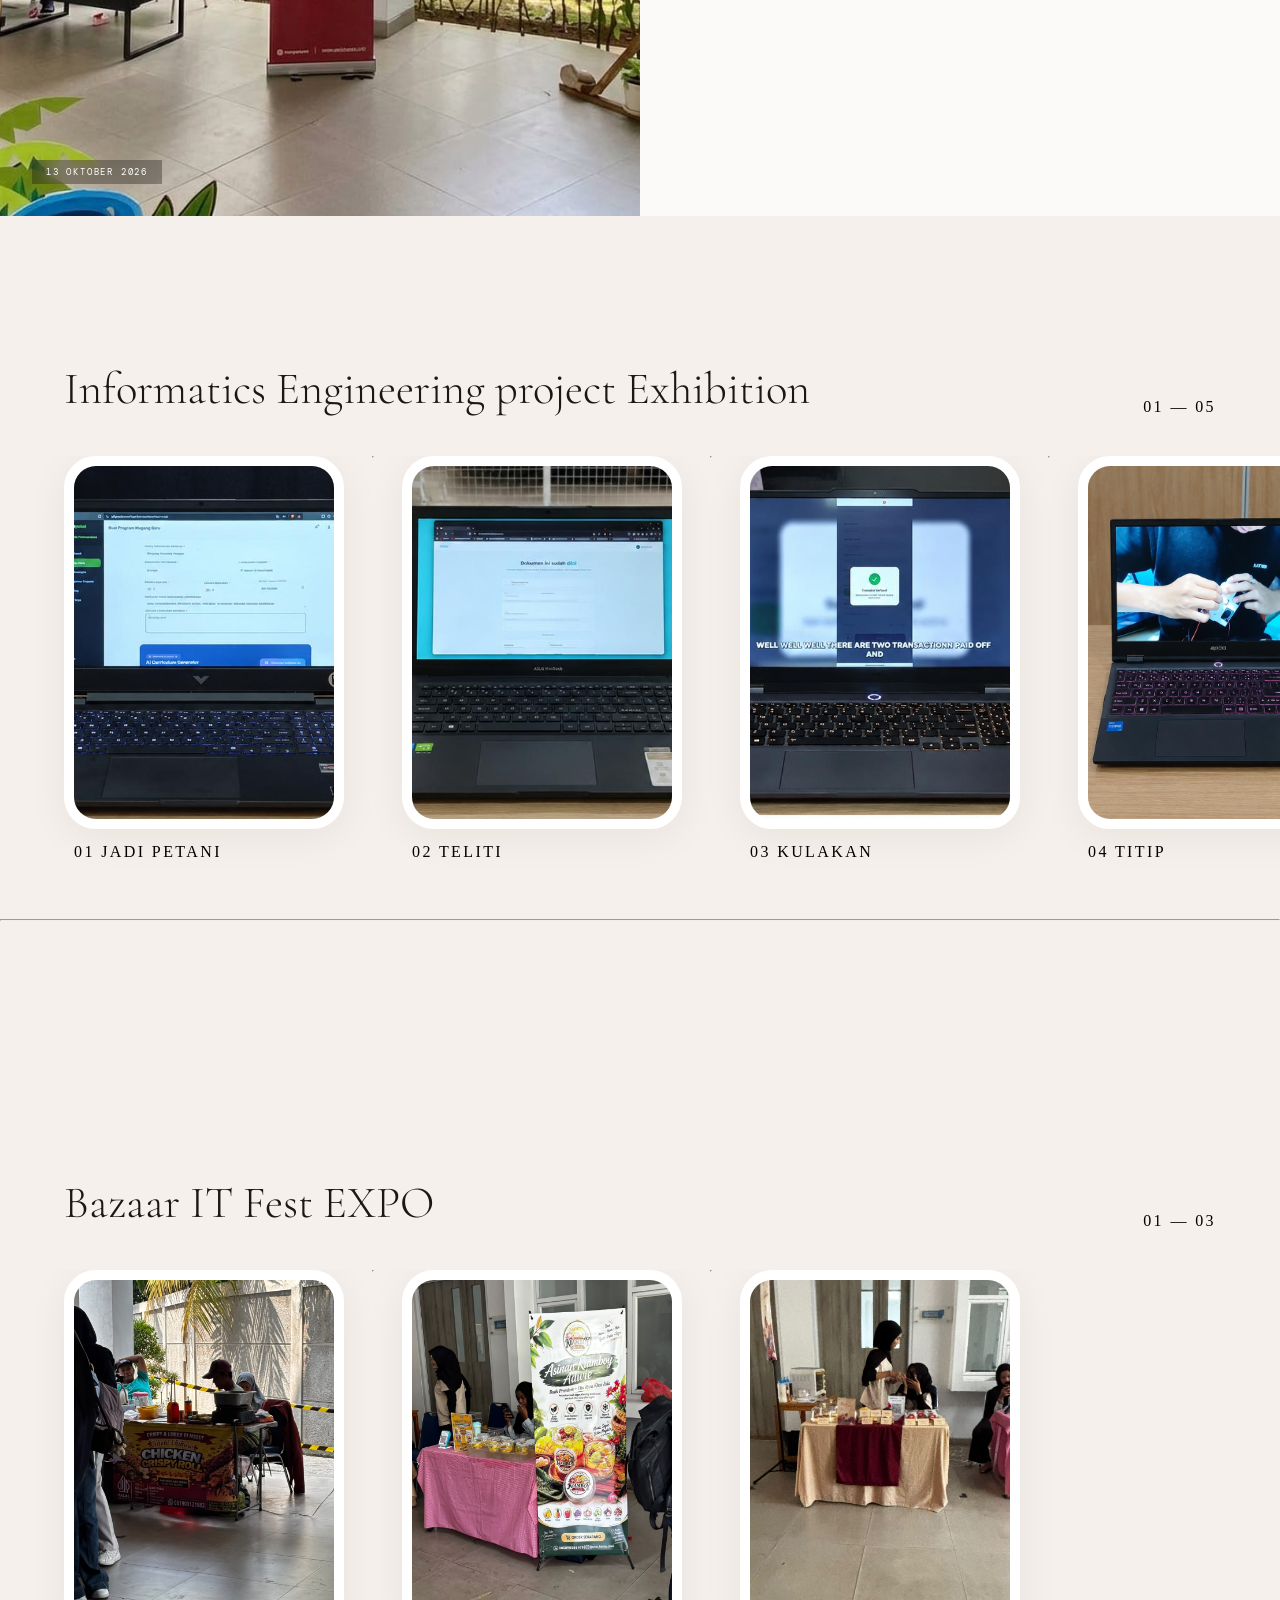
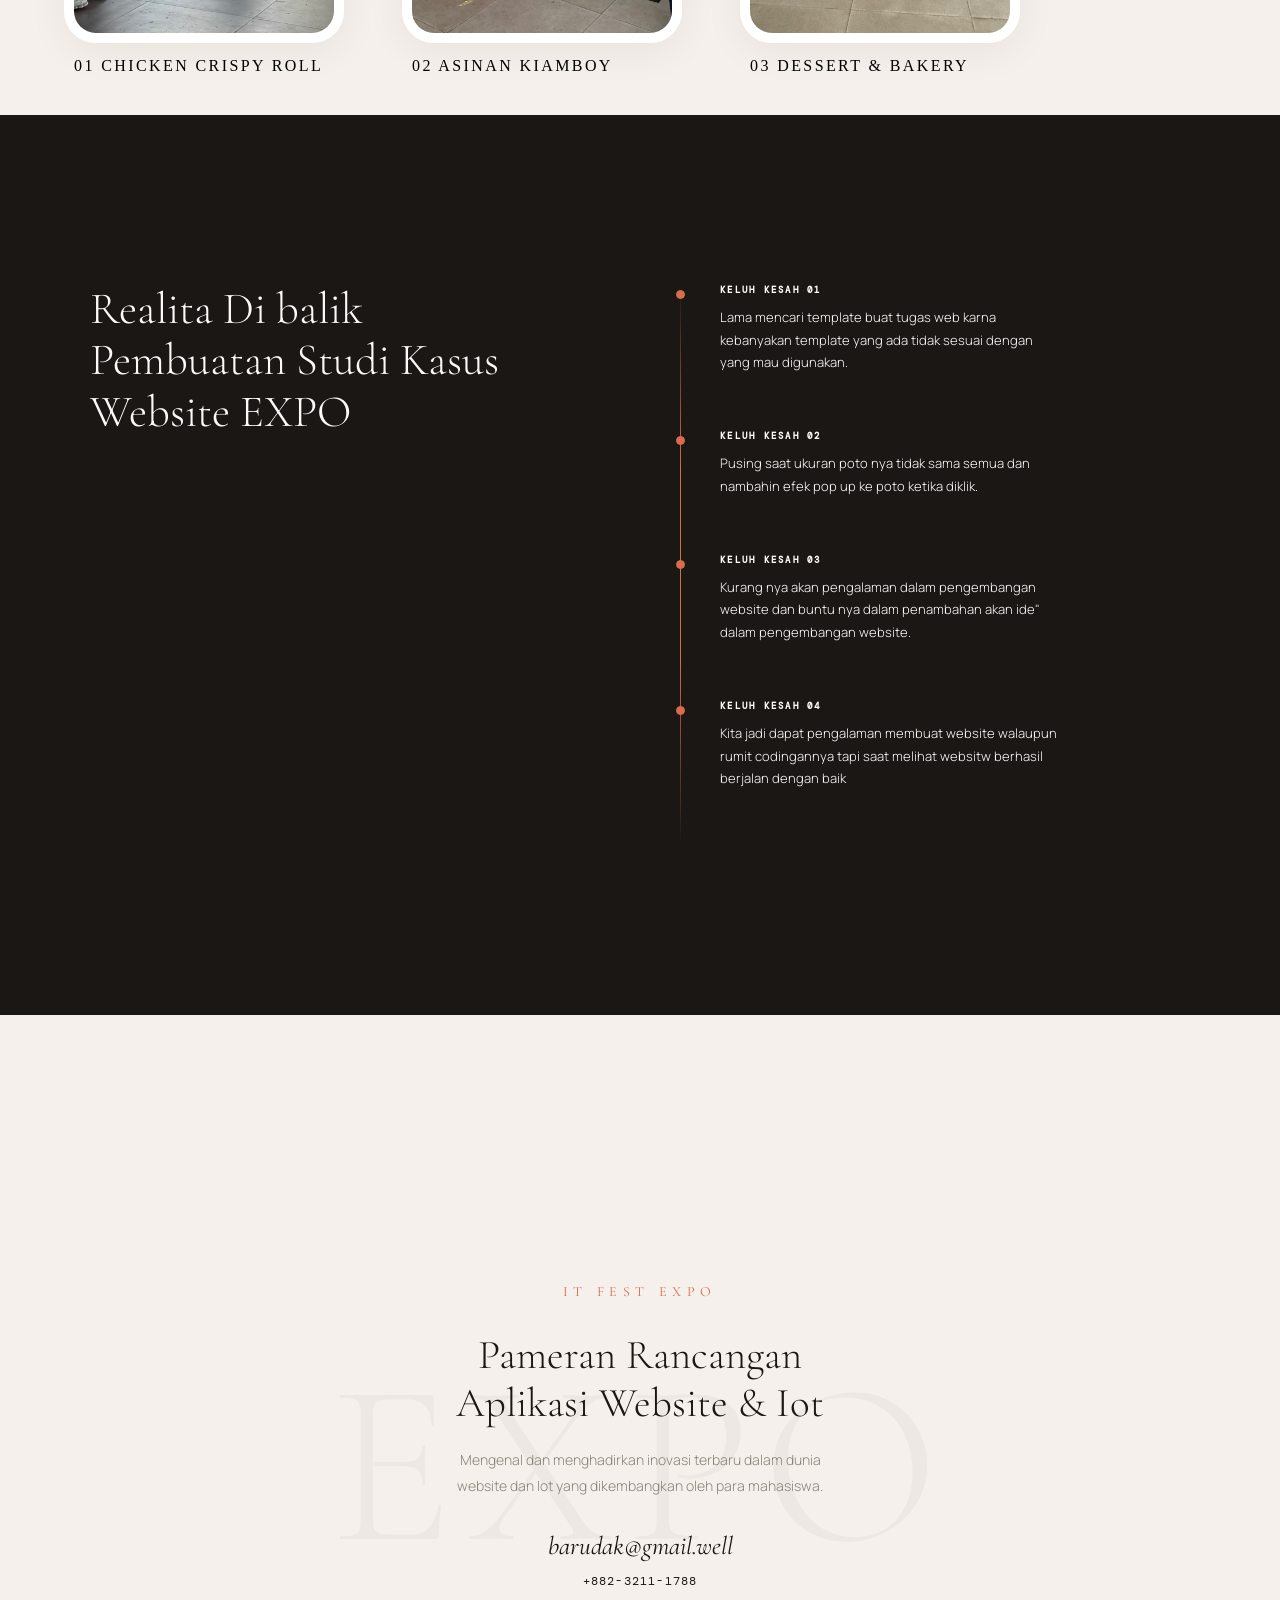
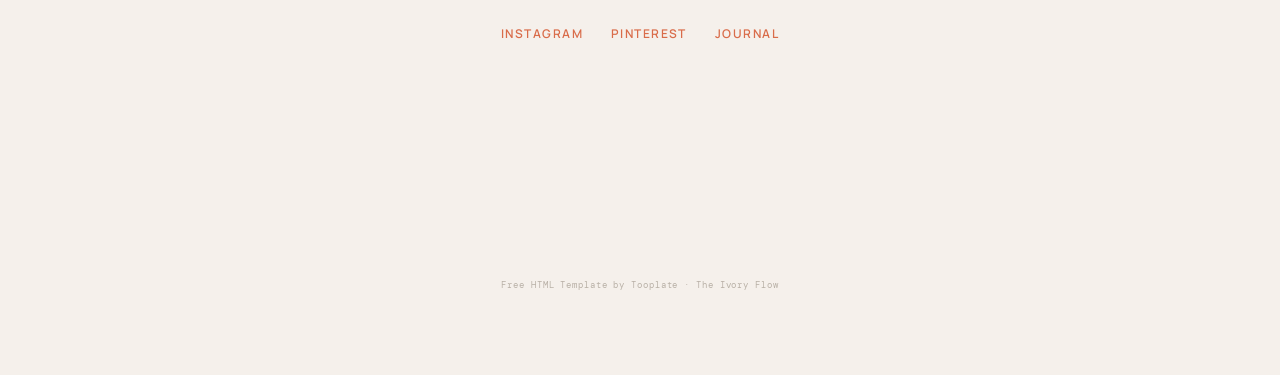
==== commit 79a22521: "Enhance pill navigation styles for section targeting Add styles for navigation pill states based on " ====
--- a/index.html
+++ b/index.html
@@ -151,6 +151,23 @@
   .reg-row .reg-col + .reg-col { margin-top: 16px; }
 }
 
+  .pill-nav a[href="#hero"] { background: transparent; color: var(--ink); }
+.pill-nav a[href="#registrasi"] { background: var(--ink); color: var(--oat); }
+
+body:has(main :target) .pill-nav a[href="#registrasi"] {
+  background: transparent;
+  color: var(--ink);
+}
+
+body:has(#registrasi:target) .pill-nav a[href="#registrasi"],
+body:has(#hero:target) .pill-nav a[href="#hero"],
+body:has(#lookbook:target) .pill-nav a[href="#lookbook"],
+body:has(#product:target) .pill-nav a[href="#product"],
+body:has(#process:target) .pill-nav a[href="#process"],
+body:has(#signature:target) .pill-nav a[href="#signature"] {
+  background: var(--ink);
+  color: var(--oat);
+}
 </style>
 </head>
 <body>
@@ -317,16 +334,19 @@
       <div class="lookbook-card">
         <a href="#detail-6" class="lookbook-link"><img src="images/Chicken Crispy Roll.jpeg" alt="Chicken Crispy Roll" loading="lazy"></a>
         <span class="lookbook-card-label" style="font-family:Times New Roman; color: #000000; font-size: 16px;">01 Chicken Crispy Roll</span>
+        <p style="font-family:Times New Roman;">Khoki Chikura menyajikan Chicken Crispy Roll dengan tekstur yang renyah di luar dan lumer di dalam mulut. Tersedia berbagai macam pilihan saus celup dan bumbu tabur yang bikin nagih, tetapi tempat bazaar tidak terlalu strategis dan tidak menyediakan menu harga.</p>
       </div>
       <hr>
       <div class="lookbook-card">
         <a href="#detail-7" class="lookbook-link"><img src="images/Asinan Kiamboy.jpeg" alt="Asinan Kiamboy" loading="lazy"></a>
         <span class="lookbook-card-label" style="font-family:Times New Roman; color: #000000; font-size: 16px;">02 Asinan Kiamboy</span>
+        <p style="font-family:Times New Roman;">Perpaduan buah segar premium dengan kuah kiamboy tradisional khas Asia yang menghasilkan cita rasa manis, asam, asin, gurih, pedas, dan segar sekaligus, namun sangat disayangkan tempat bazaar tidak menyediakan menu harga.</p>
       </div>
       <hr>
       <div class="lookbook-card">
         <a href="#detail-8" class="lookbook-link"><img src="images/Buumbake.jpeg" alt="Dessert &amp; Bakery" loading="lazy"></a>
         <span class="lookbook-card-label" style="font-family:Times New Roman; color: #000000; font-size: 16px;">03 Dessert &amp; Bakery</span>
+        <p style="font-family:Times New Roman;">Dessert & Bakery menyajikan berbagai macam kue dan roti lezat yang dibuat dengan bahan-bahan berkualitas tinggi dan resep tradisional, namun sangat disayangkan tempat bazaar tidak menyediakan menu harga.</p>
       </div>
     </div>
 
@@ -449,7 +469,7 @@
     <img src="images/Chicken Crispy Roll.jpeg" alt="Chicken Crispy Roll">
     <div class="modal-body">
       <h3 class="modal-title">Chicken Crispy Roll</h3>
-      <p class="modal-lead">Khoki Chikura menyajikan Chicken Crispy Roll dengan tekstur yang renyah di luar dan lumer di dalam mulut. Tersedia berbagai macam pilihan saus celup dan bumbu tabur yang bikin nagih, tetapi tempat bazaar tidak terlalu strategis tidak menyediakan menu harga.</p>
+      <p class="modal-lead">Khoki Chikura menyajikan Chicken Crispy Roll dengan tekstur yang renyah di luar dan lumer di dalam mulut. Tersedia berbagai macam pilihan saus celup dan bumbu tabur yang bikin nagih, tetapi tempat bazaar tidak terlalu strategis dan tidak menyediakan menu harga.</p>
     </div>
     <a href="#product" class="modal-close" aria-label="Tutup">&#10005;</a>
   </div>
